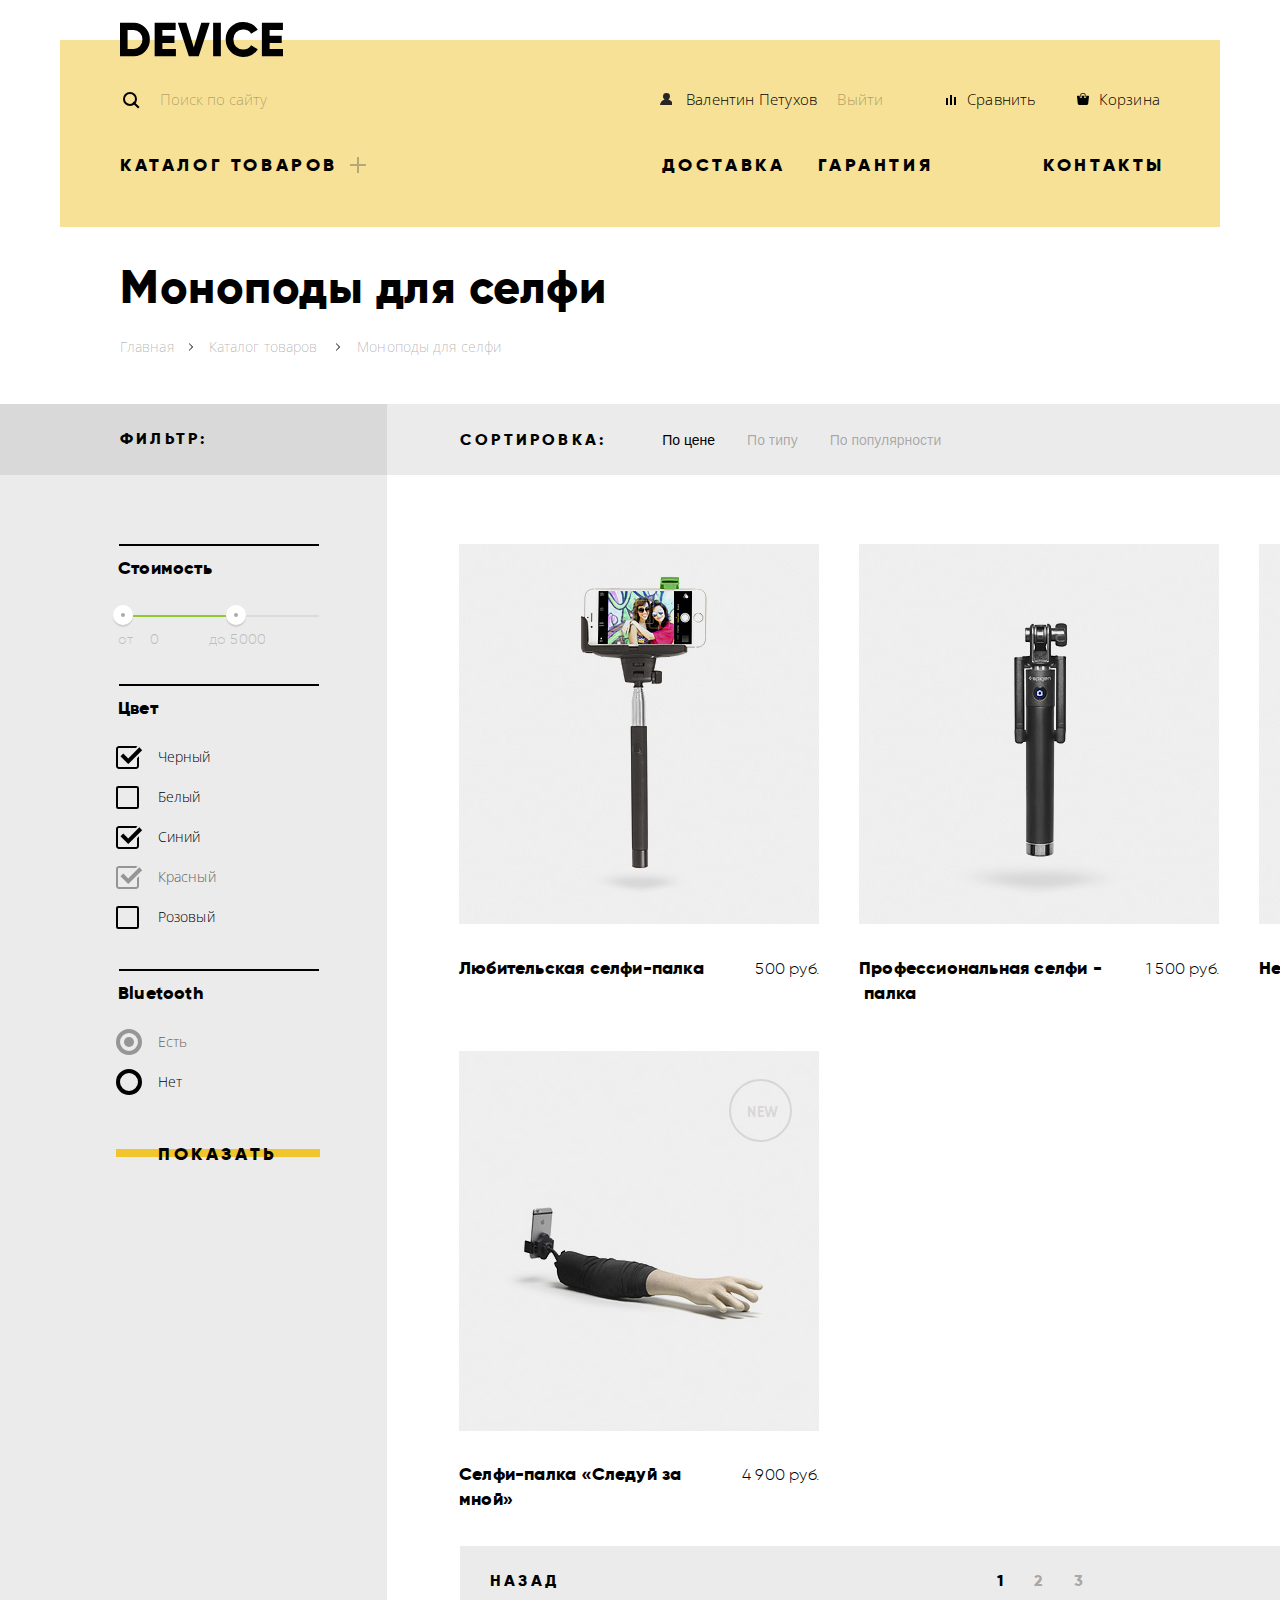
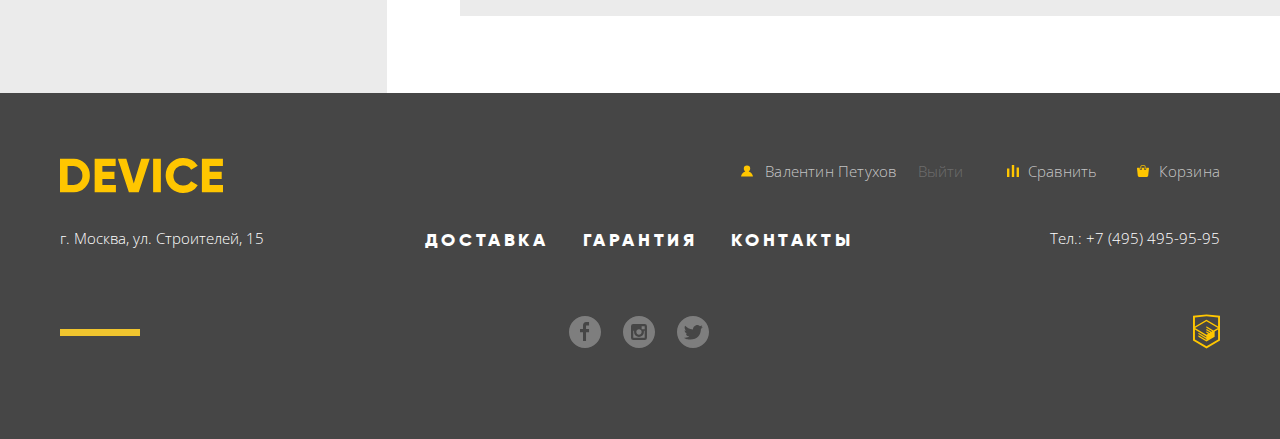
==== catalog.html @ 3289a143 "Внесение изменений в слайдеры и поведение переполнения" ====
<!DOCTYPE html>
<html lang="ru">
  <head>
    <meta charset="utf-8">
    <title>HTML Academy: каталог проекта Девайс</title>
    <link href="https://fonts.googleapis.com/css?family=Open+Sans:300,400&display=swap&subset=cyrillic" rel="stylesheet">
    <link href="css/normalize.css" rel="stylesheet">
    <link href="css/styles.css" rel="stylesheet">
  </head>

  <body>
    <!-- div-центровщик для удобства стилизации -->
    <div class="layout-container">
    <header class="main-header">
      <nav class="main-navigation">
        <!-- Логотип -->
        <a class="main-header-logo" href="index.html"><img src="img/device.svg" width="163" height="35" alt="Логотип интернет-магазина гаджетов «Девайс»"></a>

        <!-- div-оболочка для удобства стилизации -->
        <div class="navigation-container">

        <!-- Форма поиска -->
        <form class="search-form" action="https://echo.htmlacademy.ru" method="get">
          <label class="visually-hidden" for="search-site">Поиск по сайту</label>
          <input type="search" id="search-site" placeholder="Поиск по сайту">
          <button class="button-search" type="submit">Найти</button>
        </form>

        <!-- Пользовательская навигация -->
        <ul class="user-navigation-header">
          <li class="login-link-header">
              <a class="icon" href="#">Валентин Петухов</a>
              <a class="log-out" href="#">Выйти</a>
          </li>
          <li class="difference-header">
              <a class="icon" href="#">Сравнить</a>
          </li>
          <li class="purchases-header">
              <a class="icon" href="#">Корзина</a>
          </li>
        </ul>
      </div>

        <!-- Навигация по каталогу -->
        <ul class="site-navigation-header">
          <li class="drop-down-point">
            <a href="catalog.html">Каталог товаров</a>
            <ul class="nested-list">
              <li><a href="#">Виртуальная реальность</a></li>
              <li><a href="#">Моноподы для селфи</a></li>
              <li><a href="#">Экшн-камеры</a></li>
              <li><a href="#">Фитнес-браслеты</a></li>
              <li><a href="#">Умные часы</a></li>
              <li><a href="#">Квадрокоптеры</a></li>
            </ul>
        </li>
          <li><a href="#">Доставка</a></li>
          <li><a href="#">Гарантия</a></li>
          <li><a href="#">Контакты</a></li>
        </ul>
      </nav>
    </header>
  </div>

    <main class="container">

      <!-- div-центровщик для удобства стилизации -->
      <div class="layout-container">
        <h1 class="page-title">Моноподы для селфи</h1>
        <ul class="breadcrumbs">
          <li><a href="index.html">Главная</a></li>
          <li><a href="catalog.html">Каталог товаров</a></li>
          <li class="breadcrumbs-current">Моноподы для селфи</li>
        </ul>
      </div>

      <!-- div с градиентом для стилизации -->
      <div class="main-catalog">

        <!-- div-центровщик для удобства стилизации -->
        <div class="layout-container">

        <!-- div-оболочка для удобства стилизации -->
        <div class="filters-catalog-container">

          <!-- div-оболочка для удобства стилизации -->
          <div  class="filters-container">

          <!-- Фильтр по критериям товара -->
          <section class="filters">
            <h2 class="visually-hidden">Фильтр товаров</h2>
            <span class="filters-name">Фильтр:</span>

            <!-- Фильтр выбора стоимости -->
            <form action="https://echo.htmlacademy.ru" method=get>
            <fieldset class="cost">
              <legend>Стоимость</legend>
              <div class="range-filter">
                <div class="range-controls">
                  <div class="scale">
                  <div class="bar"></div>
                  <div class="toggle toggle-min"></div>
                  <div class="toggle toggle-max"></div>
                  </div>
                </div>
                <div class="price-controls">
                  <label for="cost-min">
                    <span class="visually-hidden">
                      Минимальная цена товара
                    </span>
                    от
                    <input type="number" name="price-min" id="cost-min" value="0" placeholder="0">
                  </label>

                  <label for="cost-max">
                    <span class="visually-hidden">
                      Максимальная цена товара
                    </span>
                    до
                    <input type="number" name="price-max" id="cost-max" value="5000" placeholder="5000">
                  </label>

                </div>
              </div>
            </fieldset>

            <!-- Фильтр выбора цвета -->
              <fieldset class="color">
                <legend>Цвет</legend>
                  <ul class="color-list">
                    <li class="filter-option">
                      <input class="filter-input filter-input-checkbox visually-hidden" type="checkbox" name="black" id="color-black" checked>
                      <label for="color-black">Черный</label>
                    </li>
                    <li class="filter-option">
                      <input class="filter-input filter-input-checkbox visually-hidden" type="checkbox" name="white" id="color-white">
                      <label for="color-white">Белый</label>
                    </li>
                    <li class="filter-option">
                      <input class="filter-input filter-input-checkbox visually-hidden" type="checkbox" name="blue" id="color-blue" checked>
                      <label for="color-blue">Синий</label>
                    </li>
                    <li class="filter-option">
                      <input class="filter-input filter-input-checkbox visually-hidden" type="checkbox" name="red" id="color-red" checked disabled>
                      <label for="color-red">Красный</label>
                    </li>
                    <li class="filter-option">
                      <input class="filter-input filter-input-checkbox visually-hidden" type="checkbox" name="pink" id="color-pink">
                      <label for="color-pink">Розовый</label>
                    </li>
                  </ul>
              </fieldset>

              <!-- Фильтр выбора Bluetooth -->
              <fieldset class="bluetooth">
                <legend>Bluetooth</legend>
                <ul class="bluetooth-list">
                  <li class="filter-option">
                    <input class="filter-input-radio visually-hidden" type="radio" name="bluetooth" value="yes" id="bluetooth-yes" checked disabled>
                    <label for="bluetooth-yes">Есть</label>
                  </li>
                  <li class="filter-option">
                    <input class="filter-input-radio visually-hidden" type="radio" name="bluetooth" value="no" id="bluetooth-no">
                    <label for="bluetooth-no">Нет</label>
                  </li>
                </ul>
              </fieldset>
            <button class="button filter-button" type="submit">Показать</button>
            </form>
          </section>
          </div>

          <!-- div-оболочка для удобства стилизации -->
          <div class="catalog-container">

              <!-- Сортировка товаров -->
              <section class="catalog-items">
                <div class="filter">
                  <h2 class="visually-hidden">Сортировка товара</h2>
                  <span class="sort-name">Сортировка:</span>
                  <ul class="sort-list">
                    <li class="sort-item sort-current"><a href="#">По цене</a></li>
                    <li class="sort-item"><a href="#">По типу</a></li>
                    <li class="sort-item"><a href="#">По популярности</a></li>
                  </ul>

                    <!-- Кнопки "вверх" и "вниз" -->
                    <div class="arrow-buttons">
                      <a class="arrow button-up" href="#">
                        <span class="visually-hidden">Сортировка по возрастанию</span>
                      </a>
                      <a class="arrow button-down active" href="#">
                        <span class="visually-hidden">Сортировка по убыванию</span>
                        </a>
                    </div>

            </div>

          <!-- Раздел каталога товаров -->
            <h2 class="visually-hidden">Каталог моноподов для селфи</h2>
            <ul class="catalog-list-item">

              <li class="catalog-item">
                <!-- div-оболочка для удобства стилизации -->
                <div class="item-container">
                  <h3>
                    <a href="catalog.item-1.html">
                      <span class="catalog-item-title">Любительская селфи-палка</span>
                    </a>
                  </h3>
                  <div class="actions">
                    <a class="button buy" href="#">В корзину</a>
                    <a class="liken" href="#">Добавить к сравнению</a>
                  </div>
                  <p class="catalog-item-price">
                    <a class="button-price" href="#">500 руб.</a>
                  </p>
                </div>

                <p class="catalog-item-image">
                  <img src="img/item-1.jpg" width="360" height="380" alt="Любительская селфи-палка">
                </p>
              </li>

              <li class="catalog-item">
                <!-- div-оболочка для удобства стилизации -->
                <div class="item-container">
                <h3>
                  <a href="catalog.item-2.html">
                    <span class="catalog-item-title">Профессиональная селфи&nbsp;-&nbsp;палка</span>
                  </a>
                </h3>
                <div class="actions">
                  <a class="button buy" href="#">В корзину</a>
                  <a class="liken" href="#">Добавить к сравнению</a>
                </div>
                <p class="catalog-item-price">
                  <a class="button-price" href="#">1 500 руб.</a>
                </p>
              </div>

                <p class="catalog-item-image">
                  <img src="img/item-2.jpg" width="360" height="380" alt="Профессиональная селфи-палка">
                </p>
              </li>

              <li class="catalog-item">
                <!-- div-оболочка для удобства стилизации -->
                <div class="item-container">
                <h3>
                  <a href="catalog.item-3.html">
                    <span class="catalog-item-title">Непотопляемая селфи-палка</span>
                  </a>
                </h3>
                <div class="actions">
                  <a class="button buy" href="#">В корзину</a>
                  <a class="liken" href="#">Добавить к сравнению</a>
                </div>
                <p class="catalog-item-price">
                  <a class="button-price" href="#">2 500 руб.</a>
                </p>
              </div>

                <p class="catalog-item-image">
                  <img src="img/item-3.jpg" width="360" height="380" alt="Непотопляемая селфи-палка">
                </p>
              </li>

              <li class="catalog-item">
                <!-- div-оболочка для удобства стилизации -->
                <div class="item-container">
                <h3>
                  <a href="catalog.item-4.html">
                    <span class="catalog-item-title">Селфи-палка «Следуй за мной»</span>
                  </a>
                </h3>
                <div class="actions">
                  <a class="button buy" href="#">В корзину</a>
                  <a class="liken" href="#">Добавить к сравнению</a>
                </div>
                <p class="catalog-item-price">
                  <a class="button-price" href="#">4 900 руб.</a>
                </p>
                </div>

                <p class="catalog-item-image">
                  <img src="img/item-4.jpg" width="360" height="380" alt="Селфи-палка «Следуй за мной»">
                </p>
              </li>
            </ul>

            <!-- Пагинация -->
            <div class="pagination">
              <ul class="pagination-list">
                <li class="pagination-item"><a href="#">Назад</a></li>
                <li class="pagination-item active"><a href="">1</a></li>
                <li class="pagination-item"><a href="#">2</a></li>
                <li class="pagination-item"><a href="#">3</a></li>
                <li class="pagination-item"><a href="#">Вперед</a></li>
              </ul>
            </div>
            </section>
          </div>
        </div>

      </div>

    </div>
    </main>

    <footer class="main-footer">
      <!-- div-центровщик для удобства стилизации -->
      <div class="layout-container ">

      <!-- div-оболочка для удобства стилизации -->
      <div class="logo-user-navigation footer-catalog-navigation">

      <!-- Логотип -->
      <a class="main-footer-logo" href="index.html">
        <svg xmlns="http://www.w3.org/2000/svg" width="163" height="35" viewBox="0 0 163 35" fill="#ffc600">
    <defs>
        <style>
            .cls-1{fill-rule:evenodd}
        </style>
    </defs>
    <path id="_-e-logo" d="M-.151.702v33.6h13.532a15.72 15.72 0 0 0 11.72-4.824 16.458 16.458 0 0 0 4.712-11.976 16.458 16.458 0 0 0-4.712-11.976A15.723 15.723 0 0 0 13.381.702H-.151zM7.582 26.91V8.091h5.8a8.646 8.646 0 0 1 6.5 2.568 9.407 9.407 0 0 1 2.489 6.84 9.406 9.406 0 0 1-2.489 6.84 8.642 8.642 0 0 1-6.5 2.568h-5.8zm34.8-5.952h12.082v-7.3H42.378V8.091h13.291V.702H34.645v33.6H55.91V26.91H42.378v-5.952zm36.343 13.344L89.744.702h-8.458l-7.491 24.72L66.304.702h-8.457l11.019 33.6h9.859zm14.4 0h7.733V.702h-7.733v33.6zm38.615-1.416a15.506 15.506 0 0 0 6.041-5.688l-6.67-3.84a7.482 7.482 0 0 1-3.165 3.024 9.87 9.87 0 0 1-4.664 1.1 9.595 9.595 0 0 1-7.177-2.736 9.909 9.909 0 0 1-2.682-7.248 9.909 9.909 0 0 1 2.682-7.248 9.595 9.595 0 0 1 7.177-2.736 9.897 9.897 0 0 1 4.639 1.08 7.592 7.592 0 0 1 3.19 3.048l6.67-3.84a15.873 15.873 0 0 0-6.09-5.688 17.42 17.42 0 0 0-8.409-2.088c-9.779-.272-17.797 7.691-17.591 17.472-.208 9.781 7.809 17.747 17.588 17.476a17.52 17.52 0 0 0 8.458-2.088zm17.881-11.928h12.082v-7.3h-12.085V8.091h13.29V.702h-21.023v33.6h21.265V26.91h-13.532v-5.952z" class="cls-1" data-name="-e-logo"/>
</svg>
      </a>

        <!-- Пользовательская навигация -->
        <ul class="user-navigation-footer footer-catalog">
          <li class="login-link-footer">
            <p>
              <a class="icon" href="#">
                <svg class="user-navigation-svg login-svg" xmlns="http://www.w3.org/2000/svg" width="12" height="12" viewBox="0 0 13 12" fill="#ffc600">
              <path fill="#ffc600" d="M.032 12h12.937c-.163-2.643-2.074-4.837-4.671-5.543a3.47 3.47 0 0 0 1.687-2.972 3.485 3.485 0 0 0-6.97 0c0 1.264.68 2.361 1.688 2.972C2.106 7.163.194 9.357.032 12z"/>
                </svg>
                Валентин Петухов
              </a>
              <a class="log-out" href="#">Выйти</a>
            </p>
          </li>
          <li class="difference-footer">
            <p>
              <a class="icon" href="#">
                <svg class="user-navigation-svg" xmlns="http://www.w3.org/2000/svg" width="12" height="12" viewBox="0 0 10 10" fill="#ffc600">
              <path d="M8 2h1.984v8H8zM0 3h1.984v7H0zM4 0h2v10H4z"/>
                </svg>
                Сравнить
              </a>
            </p>
          </li>
          <li class="purchases-footer">
            <p>
              <a class="icon" href="#">
                <svg class="user-navigation-svg" xmlns="http://www.w3.org/2000/svg" width="12" height="12" viewBox="0 0 12 12" fill="#ffc600">
                <path d="M11.864 3.017a.429.429 0 0 0-.327-.154H9.225V4.09c0 .563-.484 1.022-1.08 1.022-.594 0-1.078-.458-1.078-1.022V2.863H4.909V4.09c0 .563-.485 1.022-1.08 1.022-.595 0-1.078-.458-1.078-1.022V2.863H.438a.43.43 0 0 0-.327.154.472.472 0 0 0-.108.358l.776 7.134c.015.806.642 1.455 1.411 1.455h7.595c.77 0 1.396-.649 1.411-1.455l.776-7.134a.476.476 0 0 0-.108-.358z"/>
                <path d="M3.829 4.499c.239 0 .433-.184.433-.409V1.84c0-.632.672-1.022 1.295-1.022h1.079c.655 0 1.078.401 1.078 1.022v2.25c0 .225.194.409.431.409.239 0 .433-.184.433-.409V1.84C8.577.773 7.761 0 6.636 0H5.557c-1.19 0-2.159.826-2.159 1.84v2.25c0 .225.194.409.431.409z"/>
                </svg>
                Корзина
              </a>
            </p>
          </li>
        </ul>
      </div>

      <!-- div-оболочка для удобства стилизации -->
      <div class="address-site-navigation-call">
        <!-- Адрес организации -->
        <address class="address">
          г. Москва, ул. Строителей, 15
        </address>

        <!-- Навигация по каталогу -->
        <ul class="site-navigation-footer">
          <li><a href="#">Доставка</a></li>
          <li><a href="#">Гарантия</a></li>
          <li><a href="#">Контакты</a></li>
        </ul>

        <!-- Телефон организации -->
        <p class="call">
          <a href="tel:+74954959595">Тел.: +7 (495) 495-95-95</a>
        </p>
        </div>

        <!-- div-оболочка для удобства стилизации -->
        <div class="social-copyright">
        <!-- Социальные сети -->
        <div class="footer-social">
          <ul class="footer-social-list">
            <li><a class="social-button" href="#"><img src="img/fb.svg" width="32" height="32" alt="Facebook"></a></li>
            <li><a class="social-button" href="#"><img src="img/inst.svg" width="32" height="32" alt="Instagram"></a></li>
            <li><a class="social-button" href="#"><img src="img/tw.svg" width="32" height="32" alt="Twitter"></a></li>
          </ul>
        </div>

        <!-- Ссылка на HTML Academy -->
        <a href="https://htmlacademy.ru/intensive/htmlcss">
        <svg xmlns="http://www.w3.org/2000/svg" width="27" height="35" viewBox="0 0 26.943 34.09" fill="#ffc600">
          <path d="M13.62.017L13.472 0 0 1.412v24.661l13.473 8.017 13.43-7.99.042-.025V1.412L13.62.017zm11.399 12.11L13.495 5.334l-.001-.104-.087.05-.088-.056v.109L1.925 12.118V3.147l11.548-1.212L25.02 3.147v8.98zm-11.614-5.34L24.923 13.5l-4.479 2.64-7.093-4.221-.014 1.415 5.904 3.513-.86.507-5.03-2.992-.014 1.415 3.827 2.275-.782.523-3.031-1.787-.014 1.413 1.853 1.091-1.8 1.081-11.356-6.751 11.371-6.835zm-11.48 8.34l11.411 6.791.016 1.044-7.942-4.728-.015 1.416 7.979 4.795.018 1.076-7.973-4.74-.013 1.414 8.021 4.822.046.025 8.143-4.872-.011-5.177 3.415-2.036v10.021L13.472 31.85 1.925 24.979v-9.852z"/>
        </svg>
        </a>
        </div>

        </div>
        </footer>

  </body>

</html>
---- css/styles.css ----
/* Подключение нестандартных шрифтов */
@font-face {
  font-family: 'Gilroy';
  font-weight: 800;
  font-style: normal;
  src: local('Gilroy'),
       url('../fonts/gilroyextrabold.woff2') format('woff2'),
       url('../fonts/gilroyextrabold.woff') format('woff');
}

@font-face {
  font-family: 'Gilroy';
  font-weigh
  t: 300;
  font-style: normal;
  src: local('Gilroy'),
       url('../fonts/gilroylight.woff2') format('woff2'),
       url('../fonts/gilroylight.woff') format('woff');
}

/* Сеточная стилизация шапки сайта */
.layout-container {
  position: relative;

  margin: 0 auto;
  padding: 0 20px;

  width: 1160px;
}

/* Стилизация градиента */
.main-catalog {
  position: relative;
}

.main-catalog:before {
  content: '';

  display: block;
  position: absolute;
  top: 0px;
  left: 0;
  z-index: -1;

  height: 100%;
  width: 36.7%;

  background-image: linear-gradient(to bottom, #d9d9d9 0%, #d9d9d9 71px, #ebebeb 71px, #ebebeb 100%);
}

.main-catalog:after {
  content: '';

  display: block;
  position: absolute;
  top: 0px;
  left: 36.7%;
  z-index: -1;

  height: 71px;
  width: 63.3%;

  background: #ebebeb;
}

.main-header {
  margin-top: 40px;

  background-color: rgba(94%, 77%, 18%, 0.5);
}

.main-navigation {
  position: relative;

  padding-top: 36px;
  padding-left: 60px;
  padding-right: 55px;
}

/* Сеточная стилизация логотипа */
.main-header-logo {
  position: absolute;
  top: -18px;

  width: 163px;
  height: 35px;
}

.navigation-container {
  display: flex;
  justify-content: space-between;
  align-items: baseline;
}

/* Сеточная стилизация формы поиска */
.search-form {
  position: relative;

  display: flex;
  justify-content: space-between;

  margin-right: 76px;
  margin-bottom: 31px;

  width: 440px;
}

.search-form::before {
  position: absolute;
  top: 16px;
  left: 3px;

  content: "";

  width: 10px;
  height: 10px;
  border: 2px solid #000000;

  border-radius: 50%;
}

.search-form::after {
  position: absolute;
  top: 28px;
  left: 12px;

  content: "";

  width: 8px;
  height: 2px;
  background-color: #000000;

  transform: rotate(45deg);
}

.search-form input[type="search"] {
  display: inline-block;
  vertical-align: baseline;

  padding: 6px 0 4px 40px;

  width: 355px;
}

.search-form:focus-within .button-search {
visibility: visible;
}

/* Сеточная стилизация пользовательской навигации */
.user-navigation-header {
  display: flex;
  justify-content: flex-end;

  width: 600px;

  margin: 0;
  padding: 0;
  padding-right: 5px;

  list-style: none;
}

.login-link-header,
.difference-header,
.purchases-header {
  position: relative;
  padding-left: 50px;
}

.login-link-header .log-out {
  padding-left: 16px;
}

.login-link-header::before {
  content: "";

  position: absolute;
  top: 9px;
  left: 24px;

  width: 12px;
  height: 12px;

  background-image: url("../img/user.svg");
  background-repeat: no-repeat;
  background-position: 0 0;
}

.difference-header::before {
  content: "";

  position: absolute;
  top: 11px;
  left: 29px;

  width: 12px;
  height: 12px;

  background-image: url("../img/compare.svg");
  background-repeat: no-repeat;
  background-position: 0 0;
}

.purchases-header::before {
  content: "";

  position: absolute;
  top: 9px;
  left: 28px;

  width: 12px;
  height: 12px;

  background-image: url("../img/cart.svg");
  background-repeat: no-repeat;
  background-position: 0 0;
}

.difference-header {
  padding-right: 12px;
}

.login-link-header {
  margin-right: auto;
}

/* Сеточная стилизация навигации по каталогу */
.site-navigation-header {
  display: flex;
  justify-content: flex-end;

  margin: 0;
  padding: 0;
  padding-bottom: 50px;

  list-style: none;
}

.drop-down-list {
  padding-bottom: 163px;
}

.site-navigation-header > li:first-child:hover .nested-list {
  display: flex;
}

.site-navigation-header > li {
  position: relative;
}

.site-navigation-header > li:nth-child(1) {
  margin-right: auto;
}

.site-navigation-header > li:nth-child(3) {
  margin-left: 33px;
}

.site-navigation-header > li:nth-child(4) {
  margin-left: 110px;
}

.drop-down-point {
  position: relative;

  display: inline-block;
  vertical-align: baseline;

  padding-right: 30px;
}

.drop-down-point::before {
  position: absolute;
  top: 11px;
  left: 230px;

  content: "";

  width: 16px;
  height: 2px;

  background-color: #b8a974;

  cursor: pointer;
}

.drop-down-point::after {
  position: absolute;
  top: 11px;
  left: 230px;

  content: "";

  width: 16px;
  height: 2px;

  background-color: #b8a974;
  transform: rotate(90deg);

  cursor: pointer;
}

/* Сеточная стилизация вложенного списка навигации каталога товаров*/
.nested-list {
  position: absolute;
  z-index: 6;

  display: none;
  flex-direction: column;
  align-items: flex-start;
  align-content: flex-start;
  flex-wrap: wrap;

  height: 110px;
  width: 1160px;

  margin: 0;
  padding-top: 20px;
  margin-left: -60px;
  padding: 0;
  padding-bottom: 53px;
}

.nested-list a {
  display: block;
}

.nested-list li {
  margin-left: 60px;

  width: 200px;
}

.nested-list li:nth-child(1),
.nested-list li:nth-child(2),
.nested-list li:nth-child(3) {
  margin-right: -21px;
}

.nested-list li:nth-child(4),
.nested-list li:nth-child(5) {
  margin-right: -60px;
}

.nested-list li:nth-child(6)  {
  height: 100px;
}

/* Сеточная стилизация первого слайдера главной страницы*/
.slider-special-offer {
  position: relative;
}

.slider-item {
  display: none;

  height: 486px;
  width: 1160px;

  position: relative;
  top: -110px;
}


.slider-item.slide-1-monopod {
  display: flex;
}

.slide-1-monopod img {
  order: -1;

  padding-left: 90px;
  padding-right: 125px;
}

.slide-2-fitness-bracelet img {
  order: -1;

  padding-left: 90px;
  padding-right: 139px;
}

.slide-3-quadcopter img {
  position: relative;
  top: 63px;
  order: -1;

  width: 526px;
  height: 334px;
  padding-left: 14px;
  padding-right: 42px;
}

.monopod-container {
  padding-right: 75px;
}

.monopod-container .button {
  margin-left: 1px;
}

.name-offer {
  position: relative;
  top: 30px;
  z-index: 1;

  margin-bottom: 50px;
}

.slide-2-fitness-bracelet .name-offer {
  top: 20px;

  margin-bottom: 39px;
}

.name-offer::before {
  position: absolute;
  top: -41px;

  content: "";

  width: 100px;
  height: 7px;

  background-color: #ffffff;
}

.name-offer::after {
  position: absolute;
  top: -92px;
  left: 330px;
  z-index: -1;

  content: "01";

  font-family: 'Gilroy', Arial, sans-serif;
  font-size: 179px;
  line-height: 179px;
  letter-spacing: 1.8px;
  font-weight: 800;
  color: #ffffff;
}

.slide-1-monopod .name-offer::after {
  content: "01";
}

.slide-2-fitness-bracelet .name-offer::after {
  content: "02";
}

.slide-3-quadcopter .name-offer::after {
  content: "03";
}

.name-offer + p {
  margin-bottom: 51px;
}

.slider-slides {
  position: relative;
}

.controls-button {
  position: absolute;
  z-index: 1;
  top: 210px;
  right: 75px;

  display: flex;
  align-items: baseline;
  justify-content: space-between;
}

.label-controls label {
  position: relative;

  display: inline-block;
  vertical-align: baseline;

  margin: 0 10px;
  width: 10px;
  height: 10px;
  border-radius: 50%;
  border: 1px solid #000000;
  cursor: pointer;
}

.label-controls label:first-child::after {

  position: absolute;
  top: 2px;
  left: 2px;

  content: "";

  width: 4px;
  height: 4px;

  border-radius: 50%;
  border: 1px solid #000000;
  cursor: pointer;
}

.label-controls label:nth-child(2) {
  left: -4px;
}


.label-controls label:last-child {
  left: -6px;
  margin-right: 0;
}

.table-container {
  margin: 0;
  margin-top: 55px;
  padding: 0;

  border-collapse: collapse;
}

.table-container td {
  padding-right: 76px;
}

.table-container td:last-child {
  padding-top: 5px;
  padding-right: 0;
}

.fitness-bracelet-container .table-container {
  margin-top: 53px;
}

.fitness-bracelet-container {
  padding-right: 130px;
}

.quadcopter-container {
  padding-right: 30px;
}

.quadcopter-container .table-container td:first-child {
  padding-right: 45px;
}

.quadcopter-container .table-container td:last-child {
  padding-top: 2px;
}

.quadcopter-container .identification td {
  padding-top: 5px;
}

.quadcopter-container .identification td:last-child {
  padding-top: 7px;
}

/* Сеточная стилизация блока каталога товаров */
.catalog {
  position: relative;
  top: -5px;
}

.catalog-list {
  display: flex;
  flex-wrap: wrap;

  margin: 0;
  margin-bottom: 120px;
  padding: 0;
}

.catalog-list li {
  margin-right: 40px;
  margin-bottom: 80px;
}

.catalog-list li:nth-child(6n) {
  margin-right: 0;
}

.catalog-list a {
  display: flex;
  flex-wrap: wrap;

  width: 160px;

  margin-bottom: -43px;
}

.catalog-list h3 {
  order: 1;
}

.catalog-list-image {
  display: inline-flex;
  justify-content: center;
  align-items: center;

  margin-bottom: 15px;

  width: 160px;
  height: 160px;

  background-color: rgba(94%, 77%, 18%, 0.5);
}

.catalog-list-image-monopod {
  align-items: flex-end;
}

.catalog-list-image:hover {
  background-color: #f0c52e;
}

.catalog-list-image:active {
  background-color: #f0c52e;
}

.catalog-list-image:active img {
  opacity: 0.3;
}

.catalog-list li:active h3 {
  opacity: 0.3;
}

/* Сеточная стилизация cлайдера предоставляемых услуг */
.slider-service-container {
  background-color: #e5e5e5;
}

.slider-service {
  display: flex;
  align-items: flex-start;

  padding-bottom: 43px;
  margin-bottom: 93px;
}

/* Сеточная стилизация кнопок */
.slider-buttons {
  position: relative;
  top: -19px;

  width: 284px;

  margin-right: 117px;
}

.slider-buttons::after {
  position: absolute;
  top: -80px;
  left: 277px;

  content: "";

  width: 7px;
  height: 319px;
  background-color: #000000;
}

.slider-buttons .button {
  display: block;

  padding: 8px 20px;
  margin-bottom: 24px;
}

.slider-buttons .button-warranty {
  padding-left: 25px;
  padding-right: 21px;
}

.slider-buttons .button-credit {
  padding-left: 38px;
  padding-right: 36px;
}

.button-delivery:active {
  padding-right: 133px;
}

.button-warranty:active {
  padding-right: 138px;
}

.button-credit:active {
  padding-right: 152px;
}

/* Сеточная стилизация содержимого слайдера */
.slider-list {
  width: 700px;

  margin: 0;
  padding: 0;
}

.slider-list .service-1,
.slider-list .service-2,
.slider-list .service-3 {
  position: relative;
  top: -73px;

  margin: 0;
  padding: 0;
}

.slide-service-item {
  position: relative;

  display: none;
}

.slide-service-item.slide-service-1 {
  display: flex;
}

.service-1,
.service-2,
.service-3 {
  margin: 0;
  padding: 0;
}

.slide-service-1 p {
  position: relative;
  top: -16px;

  margin-left: -1px;
  padding-right: 250px;
}

.slide-service-2 p {
  position: relative;
  top: -16px;

  margin-left: -1px;
  padding-right: 250px;
}

.slide-service-3 p {
  position: relative;
  top: -16px;

  margin-left: -1px;
  padding-right: 270px;
}

.slide-service-1 img {
  position: absolute;
  top: -14px;
  right: 8px;
}

.slide-service-2 img {
  position: absolute;
  top: -39px;
  right: -12px;
}

.slide-service-3 img {
  position: absolute;
  top: -39px;
  right: 11px;
}

/* Сеточная стилизация блока "Логотипы" */
.logotypes {
  margin-bottom: 100px;
}

.logotypes-list {
  display: flex;
  justify-content: space-between;

  margin: 0;
  padding: 0;
}

/* Сеточная стилизация блоков "О нас" и "Контакты" */
.about-us_contacts {
  display: flex;
  justify-content: space-between;

  margin-bottom: 90px;
}

.about-us_contacts h2 {
  position: relative;

  margin-left: -1px;
  margin-bottom: 43px;
}

.about-us_contacts h2::before {
  position: absolute;
  top: -52px;

  content: "";

  width: 80px;
  height: 7px;

  background-color: #000000;
}

.about-us {
  display: relative;

  width: 480px;
}

.contacts {
  display: relative;

  width: 560px;
}

.about-us p {
  padding-right: 20px;
  padding-bottom: 15px;
}

.about-us .second-paragraph {
  padding-right: 0;
  margin-bottom: 51px;
}

.about-us .button {
  padding-left: 22px;
  padding-right: 20px;
}

.contacts .button {
  padding-right: 36px;
}

.carrier-companies {
  margin: 0;
  margin-bottom: 62px;
  padding: 0;
  padding-left: 35px;
}

.contacts p {
  margin-bottom: 40px;
}

.contacts .map {
  padding-bottom: 27px;
}

/* Сеточная стилизация заголовка страницы каталога */
.page-title {
  padding-left: 60px;
  padding-top: 5px;

  margin-bottom: 24px;
}

/* Сеточная стилизация "хлебных крошек" страницы каталога */
.breadcrumbs {
  display: flex;

  margin: 0;
  padding: 0;
  padding-left: 60px;
  margin-bottom: 45px;
}

.breadcrumbs li {
  position: relative;

  padding-right: 35px;
}

.breadcrumbs li:last-child {
  padding-right: 0;
  padding-left: 5px;
}

.breadcrumbs a:hover {
  color: rgba(0, 0, 0, 0.6);
}

.breadcrumbs a:active {
  color: rgba(0, 0, 0, 0.1);
}

.breadcrumbs a::before {
  position: absolute;
  top: 7px;
  right: 16px;
  z-index: 2;

  width: 10px;
  height: 10px;

  content: "";

  background-color: #ffffff;
}

.breadcrumbs li:first-child a::before {
  right: 20px;
}

.breadcrumbs a::after {
  position: absolute;
  top: 0;
  right: 4px;
  z-index: 1;

  content: "";

  width: 24px;
  height: 24px;

  background-color: #ffffff;
  box-shadow: 1px 1px 0 4px #000000;
  border-radius: 50px 0 0 0;
  transform: rotate(-45deg) scale(0.17);
}

.breadcrumbs li:first-child a::after {
  right: 8px;
}


/* Общая сеточная стилизация фильтров страницы каталога */
.filters {
  width: 201px;
}

.filters legend {
  position: relative;

  margin-bottom: 35px;
}

.filters legend::before {
  position: absolute;
  top: -12px;
  left: 1px;

  content: "";
  width: 200px;
  height: 2px;
  background-color: #000000;
}

.filters ul {
  margin: 0;
  padding: 0;
}

.filters fieldset {
  margin: 0;
  margin-left: -2px;
  margin-bottom: 40px;
  padding: 0;

  border: none;
}

.filters .color {
  margin-bottom: 44px;
}

.filters .bluetooth {
  margin-bottom: 30px;
}

.filter-button {
  position: relative;
  left: -4px;
}

.color .color-list {
  margin: 0;
  padding: 0;
}

.filter-option {
  padding-left: 39px;
}

.filter-option label {
  position: relative;
  left: 1px;

  display: block;

  cursor: pointer;
  user-select: none;
}

.filter-input-checkbox + label::before {
  position: absolute;
  top: 9px;
  left: -42px;

  content: "";

  width: 19px;
  height: 19px;

  border: 2px solid #000000;
  border-radius: 10%;
}

.filter-input-checkbox:checked + label::after {
  position: absolute;
  top: 9px;
  left: -42px;

  content: "";

  width: 30px;
  height: 30px;

  background-image: url("../img/checkbox-on.svg");
  background-repeat: no-repeat;
  background-position: 0 0;
}

.filter-input-checkbox:checked.filter-input-checkbox + label::before {
  visibility: hidden;
}

.filter-input-checkbox + label::before {
  opacity: 1;
}

.filter-input-checkbox:hover + label::before {
  opacity: 0.6;
}

.filter-input-checkbox:active + label::before,
.filter-input-checkbox:checked + label::after {
  opacity: 1;
}

.filter-input-checkbox:checked:hover + label::after {
  opacity: 0.6;
}

.filter-input-checkbox:disabled + label::before,
.filter-input-checkbox:checked:disabled + label::after,
.filter-input-checkbox:disabled + label {
  opacity: 0.6;
}

.filter-input-radio + label::before {
  content: "";

  position: absolute;
  left: -42px;
  top: 7px;

  width: 18px;
  height: 18px;

  border: 4px solid #000000;
  border-radius: 50%;
}

.filter-input-radio:checked + label::after {
  content: "";

  position: absolute;
  top: 15px;
  left: -34px;

  width: 10px;
  height: 10px;

  background-color: #000000;
  border-radius: 50%;
}

.filter-input-radio:hover + label::before {
  opacity: 0.6;
}

.filter-input-radio:active + label::before {
  opacity: 1;
}

.filter-input-radio:checked:hover + label::after {
  opacity: 0.6;
}

.filter-input-radio:disabled + label::before,
.filter-input-radio:checked:disabled + label::after,
.filter-input-radio:disabled + label {
  opacity: 0.6;
}

/* Сеточная стилизация фильтра по критериям товара страницы каталога */
.filters-name {
  display: block;

  margin: 0;
  margin-bottom: 82px;
  padding: 23px 0;
}

/* Сеточная стилизация фильтра выбора стоимости страницы каталога */
.range-controls {
  position: relative;

  margin-bottom: 10px;

  background-color: #ebebeb;
}

.range-controls .scale {
  width: 196px;
  height: 2px;

  padding-left: 5px;

  background: #dbdbdb;
}

.range-controls .bar {
  width: 55%;
  height: 2px;

  background: #91c92f;
}

.range-controls .toggle {
  position: absolute;
  top: -10px;
  left: 0;

  width: 4px;
  height: 4px;
  padding: 0;

  border: 8px solid #ffffff;
  border-radius: 50%;
  background-color: #ababab;
  box-shadow: 0 2px 1px 0 #cfcfcf;

  cursor: pointer;
}

.toggle:active {
  border: 9px solid #ffffff;
}

.range-controls .toggle-min {
  left: -5px;
}

.range-controls .toggle-max {
  left: 108px;
}

.price-controls {
  font-size: 0;
}

.price-controls label {
  display: inline-block;
  vertical-align: baseline;

  font-size: 14px;
  line-height: 24px;
  letter-spacing: normal;
  color: rgba(0, 0, 0, 0.2);

  width: 45%;
}

.price-controls input {
  width: 50px;
  margin: 0;
  padding: 0;

  border: none;
  background: #f1f1f1;
}

.color legend,
.bluetooth legend {
  margin-bottom: 17px;
}

/* Сеточная стилизация сортировки товаров страницы каталога */
.catalog-container {
  Background-color: #ffffff;
}

.filter {
  display: flex;
  flex-wrap: wrap;
  align-items: baseline;

  padding: 0;
  padding-top: 23px;
  padding-bottom: 23px;

  background-color: #ebebeb;
}

.sort-name {
  margin-left: 73px;
  margin-right: 56px;
}

.sort-list {
  display: flex;
  flex-wrap: wrap;
  align-items: baseline;

  margin: 0;
  padding: 0;
}

.sort-list li {
  margin-right: 32px;
}

.sort-item a {
  color: rgba(0, 0, 0, 0.3);
}

.sort-item a:hover {
  color: rgba(0, 0, 0, 0.6);
}

.sort-item a:active {
  color: #000000;
}

.arrow-buttons {
  margin-left: auto;
}

.arrow {
  display: inline-block;
  vertical-align: baseline;
}

.button-down {
  margin-left: 15px;
}

/* Сеточная стилизация фильтра и каталога товаров страницы каталога */
.filters-catalog-container {
  display: flex;
}

.filters-container {
  padding-left: 60px;
  padding-right: 67px;

  width: 200px;
  background-color: #ebebeb;
  background-image: linear-gradient(to bottom, #d9d9d9 0%, #d9d9d9 71px, #ebebeb 71px, #ebebeb 100%);
}

.catalog-list-item {
  display: flex;
  justify-content: space-between;
  flex-wrap: wrap;

  width: 1160px;

  margin: 0;
  padding: 0;
  padding-left: 72px;
  padding-top: 51px;
  margin-bottom: 7px;

  list-style: none;

  background-color: #ffffff;
}

.catalog-item {
  display: flex;
  flex-direction: column;
  flex-wrap: wrap;

  margin-bottom: -8px;
}

.catalog-item .catalog-item-image:last-child {
  position: relative;
}

.catalog-item:last-child .catalog-item-image::before {
  position: absolute;
  top: 50px;
  right: 40px;

  content: "new";

  font-family: 'Gilroy', Arial, sans-serif;
  font-size: 14px;
  line-height: 24px;
  letter-spacing: 0.7px;
  font-weight: 800;
  color: rgba(0, 0, 0, 0.1);
  text-align: center;
  text-transform: uppercase;

  background-color: transparent;
}

.catalog-item:last-child .catalog-item-image::after {
  position: absolute;
  top: 28px;
  right: 27px;

  content: "";

  width: 59px;
  height: 59px;
  border: 2px solid rgba(0, 0, 0, 0.1);
  border-radius: 50%;
  background-color: transparent;
}

.item-container {
  position: relative;
  top: -15px;

  display: flex;
  flex-wrap: wrap;
  justify-content: space-between;
  align-items: baseline;
}

.item-container h3 {
  width: 260px;
}

.item-container .actions {
  display: none;

  position: absolute;
  top: -390px;
  z-index: 8;

  width: 360px;
  height: 379px;

  background-color: rgba(238, 238, 238, 0.7);
}

.catalog-item:hover .actions {
  display: block;
}

.actions .buy,
.actions .liken {
  position: relative;
  top: 168px;
  z-index: 8;

  display: block;

  width: 200px;

  margin: 0 auto;
}

.actions .button {
  padding: 9px 0;
  margin-bottom: 10px;
}

.catalog-item .catalog-item-image {
  order: -1;
}

/* Сеточная стилизация пагинации страницы каталога */
.pagination-list {
  display: flex;
  justify-content: center;
  align-items: baseline;
  flex-wrap: wrap;

  margin: 0;
  margin-left: 73px;
  margin-bottom: 77px;
  padding: 0;

  background-color: #ebebeb;
}

.pagination-item a {
  display: block;
  padding: 23px 14px;
}

.pagination-item:first-child a,
.pagination-item:last-child a {
  padding-left: 30px;
  padding-right: 30px;
}

.pagination-item:nth-child(2) {
  padding-left: 10px;
}

.pagination-item:first-child {
  margin-right: auto;
}

.pagination-item:last-child {
  margin-left: auto;
}

/* Сеточная стилизация подвала сайта */
.main-footer {
  display: flex;
  flex-direction: column;

  padding: 0 20px;
  min-width: 1160px;

  background-color: #464646;
}

/* Сеточная стилизация логотипа подвала сайта */
.logo-user-navigation {
  position: relative;

  display: flex;
  align-items: baseline;

  margin-bottom: 35px;
}

.footer-catalog-navigation {
  margin-bottom: 16px;
}

.main-footer-logo {
  position: relative;
  top: 16px;

  margin-right: auto;
}

.main-footer-logo svg:hover {
  opacity: 0.6;
}

.main-footer-logo svg:active {
  opacity: 0.3;
}

/* Сеточная стилизация пользовательской навигации подвала сайта */
.user-navigation-footer {
  display: flex;
  justify-content: flex-end;

  margin: 0;
  margin-top: 60px;
  padding: 0;

  list-style: none;
}

.footer-catalog {
  margin-top: 42px;
}

.user-navigation-footer li {
  margin-left: 40px;
}

.difference-footer {
  padding-left: 3px;
}

.user-navigation-svg {
  padding-right: 5px;
}

.login-svg {
  padding-right: 8px;
}

.footer-catalog .log-out {
  margin-left: 17px;
}

/* Сеточная стилизация адреса, навигации по каталогу и телефона подвала сайта */
.address-site-navigation-call {
  position: relative;

  display: flex;
  align-items: baseline;

  margin-bottom: 20px;
}

.address-site-navigation-call::before {
  position: absolute;
  top: 106px;

  width: 80px;
  height: 7px;

  content: "";

  background-color: #f0c52e;
}

.call {
  margin: 0;
  padding: 0;
}

.site-navigation-footer {
  position: relative;
  top: 2px;
  left: -16px;

  display: flex;
  flex-wrap: wrap;

  margin: 0 auto;
  padding: 0;
}

.site-navigation-footer li {
  padding-right: 34px;
}

.site-navigation-footer li:first-child {
  margin-left: 30px;
}

/* Сеточная стилизация социальных сетей и ссылки на HTML Academy подвала сайта */
.social-copyright {
  position: relative;
  top: -19px;

  display: flex;
  justify-content: center;

  padding-top: 60px;
  padding-bottom: 65px;
}

.footer-social {
  margin: 0 auto;
}

.footer-social-list {
  position: relative;
  top: 2px;
  left: 15px;

  display: flex;

  margin: 0;
  padding: 0;
}

.footer-social-list li {
  padding-right: 22px;
}

.footer-social-list li:first-child {
  margin-left: 17px;
}

/* Сеточная стилизация модального окна обратной связи */
.modal {
  display: none;

  position: fixed;

  top: 50%;
  left: 50%;
  transform: translate(-50%, -50%);
  z-index: 10;

  color: #000000;

  background-color: #ffffff;
  box-shadow: 0 10px 20px rgba(0, 0, 0, 0.2) ;
}

.modal-visible {
  display: block;
}

.modal-write-us {
  width: 760px;

  padding: 56px 100px;
  margin: 0;
}

.container-name-email {
  display: flex;
  justify-content: space-between;

  width: 760px;

  margin-bottom: ;
}

.container-name-email label,
.message label {
  margin-top: 19px;
  margin-bottom: 7px;
}

.user-name,
.email {
  display: flex;
  flex-direction: column;

  width: 360px;
}

.message {
  display: flex;
  flex-direction: column;

  margin: 0;
}

.message label {
  margin-top: 15px;
}

.modal-write-us .button {
  margin-top: 38px;
  margin-bottom: 18px;
  padding-left: 35px;
  padding-right: 33px;
}

.modal-write-us input[type="text"],
.modal-write-us input[type="email"],
.modal-write-us textarea {
  font: inherit;

  padding: 16px 20px;

  background-color: #f2f2f2;
  border: none;
}

.modal-write-us input[type="text"]:hover,
.modal-write-us input[type="email"]:hover,
.modal-write-us textarea:hover {
  background-color: #eaeaea;
}

.modal-write-us input[type="text"]:focus,
.modal-write-us input[type="email"]:focus,
.modal-write-us textarea:focus {
  background-color: #ffffff;
  outline: 2px solid #f0c52e;
}

.modal-write-us input[type="text"]:invalid,
.modal-write-us input[type="email"]:invalid,
.modal-write-us textarea:invalid {
  background-color: #f6dada;
  outline: none;
}

.modal-write-us input::-webkit-input-placeholder,
.modal-write-us input::-moz-placeholder,
.modal-write-us input:-moz-placeholder,
.modal-write-us input:-ms-input-placeholder,
.modal-write-us textarea::-webkit-input-placeholder,
.modal-write-us textarea::-moz-placeholder,
.modal-write-us textarea:-moz-placeholder,
.modal-write-us textarea:-ms-input-placeholder,
.modal-write-us input:hover::-webkit-input-placeholder,
.modal-write-us input:hover::-moz-placeholder,
.modal-write-us input:hover:-moz-placeholder,
.modal-write-us input:hover:-ms-input-placeholder,
.modal-write-us textarea:hover::-webkit-input-placeholder,
.modal-write-us textarea:hover::-moz-placeholder,
.modal-write-us textarea:hover:-moz-placeholder,
.modal-write-us textarea:hover:-ms-input-placeholder {
  color: rgba(70, 70, 70, 0.4);
}

.modal-write-us input:focus::-webkit-input-placeholder,
.modal-write-us textarea:focus::-webkit-input-placeholder {
  color: #000000;
}

/* Сеточная стилизация модального окна карты*/
.modal-map {
  width: 960px;
  height: 559px;
}

.modal-map p {
  margin: 0;
  padding: 0;
}

/* Стилизация кнопки закрытия всплывающего модального окна */
.modal-close {
  position: absolute;
  top: 22px;
  right: 22px;

  width: 55px;
  height: 55px;

  font-size: 0;

  background-color: rgba(94%, 77%, 18%, 0.5);
  border: 0;
  border-radius: 50%;

  cursor: pointer;
}

.modal-close::before,
.modal-close::after {
  position: absolute;
  top: 27px;
  left: 13px;

  content: "";

  width: 30px;
  height: 2px;

  background-color: #ffffff;
}

.modal-close::before {
  transform: rotate(45deg);
}

.modal-close::after {
  transform: rotate(-45deg);
}

.modal-close:hover {
  background-color: #f0c52e;
}

.modal-close:active {
  background-color: rgba(94%, 77%, 18%, 0.3);
}

/* ---------------------------------------------------------------------- */
body {
  margin: 0;
  padding: 0;

  font-family: 'Gilroy', 'Open Sans', Arial, sans-serif;
  font-size: 18px;
  line-height: 24px;
  font-weight: normal;
  color: #000000;

  background-color: #ffffff;
}

/* Стилизация изображений */
img {
  max-width: 100%;
  height: auto;
}

/* Стилизация ссылок */
a {
  text-decoration: none;
}

.main-navigation a,
.about-us a,
.catalog a {
  color: #000000;
}

/* Изменение состояний при наведении на ссылки */
.main-navigation a:hover,
.login-link-header:hover::before,
.difference-header:hover::before,
.purchases-header:hover::before {
  opacity: 0.6;
}

.main-navigation a:active,
.login-link-header:active::before,
.difference-header:active::before,
.purchases-header:active::before {
  opacity: 0.3;
}

/* Стили кнопок */
.button {
  position: relative;
  z-index: 1;

  font-family: 'Gilroy', Arial, sans-serif;
  font-size: 18px;
  line-height: 24px;
  letter-spacing: 3.6px;
  font-weight: 800;
  color: #000000;
  text-transform: uppercase;
  text-align: center;

  padding: 10px 42px;

  background-color: transparent;
  border: none;
}

.button::before {
  position: absolute;
  z-index: -1;
  left: 0;
  top: 17px;

  width: 100%;
  height: 8px;

  content: "";

  background-color: #f0c52e;
}

.button:hover {
  background-color: #f0c52e;
  border: none;
}

.button:active {
  color: rgba(0, 0, 0, 0.3);

  background-color: #f0c52e;
  border: none;
}

/* Стили формы поиска */
.search-form input[type="search"] {
  font-family: 'Open Sans', Arial, sans-serif;
  font-size: 15px;
  line-height: 30px;
  font-weight: 300;

  border: none;
  border-bottom: 2px solid transparent;

  background-color: transparent;
}

.search-form input::-webkit-input-placeholder {
  color: rgba(0, 0, 0, 0.3);
}

.search-form input:hover::-webkit-input-placeholder {
  color: rgba(0, 0, 0, 0.6);
}

.search-form input:focus::-webkit-input-placeholder {
  color: #000000;
}

.search-form input[type="search"]:focus {
  border-bottom: 2px solid #000000;
  }

.button-search {
  visibility: hidden;

  font-family: 'Open Sans', Arial, sans-serif;
  font-size: 15px;
  line-height: 30px;
  font-weight: 300;
  letter-spacing: 0.2px;
  color: #000000;

  padding: 6px 18px;
  background-color: transparent;
  border: solid 2px #000000;
}

.search-form input[type="search"]:focus + .button-search {
  visibility: visible;
}

.button-search:hover {
  color: #ffffff;

  background-color: #000000;
}

.button-search:active {
  color: rgba(255, 255, 255, 0.3);
}

/* Стили пользовательской навигации */
.user-navigation-header {
  font-family: 'Open Sans', Arial, sans-serif;
  font-size: 15px;
  line-height: 30px;
  font-weight: 300;
  letter-spacing: 0.2px;
  color: #000000;
}

.log-out {
  opacity: 0.3;
}

/* Стили блока навигации по каталогу */
.site-navigation-header {
  font-family: 'Gilroy', Arial, sans-serif;
  font-size: 18px;
  line-height: 24px;
  letter-spacing: 3.6px;
  font-weight: 800;
  color: #000000;
  text-transform: uppercase;
}

.nested-list {
  font-family: 'Open Sans', Arial, sans-serif;
  font-size: 15px;
  line-height: 36px;
  letter-spacing: 0.2px;
  font-weight: 300;
  color: #000000;
  text-transform: none;

  list-style: none;

  background-color: #f7e296;
}

/* Стили "хлебных крошек" */
.breadcrumbs {
  font-family: 'Open Sans', Arial, sans-serif;
  font-size: 14px;
  line-height: 24px;
  letter-spacing: 0.1px;
  font-weight: 300;
  color: rgba(0, 0, 0, 0.3);

  background-color: #ffffff;
  list-style: none;
}

.breadcrumbs a {
  color: rgba(0, 0, 0, 0.3);
}

/* Стили фильтра по критериям товара */
.filters-name {
  font-family: 'Gilroy', Arial, sans-serif;
  font-size: 16px;
  line-height: 24px;
  letter-spacing: 3.2px;
  font-weight: 800;
  color: #000000;
  text-transform: uppercase;
  text-align: left;

  background-color: #d9d9d9;
}

.filters legend {
  font-family: 'Gilroy', Arial, sans-serif;
  font-size: 18px;
  line-height: 24px;
  letter-spacing: 0.2px;
  font-weight: 800;
  color: #000000;
  text-align: left;

  background-color: #ebebeb;
}

.cost,
.color,
.bluetooth {
  border: none;
}

.cost input {
  font-family: 'Gilroy', Arial, sans-serif;
  font-size: 14px;
  line-height: 24px;
  letter-spacing: 0.2px;
  font-weight: 300;
  color: #000000;
  opacity: 0.2;
  text-align: center;

  background-color: transparent;
}

/* Стили сортировки товаров */
.sort-name {
  font-family: 'Gilroy', Arial, sans-serif;
  font-size: 16px;
  line-height: 24px;
  letter-spacing: 3.2px;
  font-weight: 800;
  color: #000000;
  text-align: left;
  text-transform: uppercase;

  background-color: #ebebeb;
}

.sort-list {
  list-style: none;
  background-color: #ebebeb;
}

.sort-item a {
  font-family: 'OpenSans', Arial, sans-serif;
  font-size: 14px;
  line-height: 18px;
  font-weight: 300;
  color: rgba(0, 0, 0, 0.3);
  text-align: left;
}

.sort-current a,
.sort-current a:hover {
  color: #000000;
}

.button-up,
.button-down {
  background-color: transparent;
}

.button-up:hover,
.button-up:active,
.button-down:hover,
.button-down:active {
  opacity: 0.2;

  background-color: transparent;
}

.color-list,
.bluetooth-list {
  font-family: 'Open Sans', Arial, sans-serif;
  font-size: 14px;
  line-height: 40px;
  letter-spacing: 0.1px;
  font-weight: 300;
  color: #000000;
  text-align: left;

  background-color: #ebebeb;
  list-style: none;
}

/* Стили кнопок "вверх" и "вниз" сортировки товаров */
.arrow::before {
  display: inline-block;
  vertical-align: baseline;

  content: "";

  border: 10px solid #000000;
  border-right-width: 5px;
  border-left-width: 5px;
  border-right-color: transparent;
  border-left-color: transparent;
}

.button-up::before {
  border-top-width: 0;
}

.button-down::before {
  border-bottom-width: 0;
}

.arrow {
  opacity: 0.2;
}

.arrow:hover {
  opacity: 0.4;
}

.arrow:active {
  opacity: 1;
}

.arrow.active {
  opacity: 1;
}

/* Стили каталога товаров */
.liken {
  font-family: 'Open Sans', Arial, sans-serif;
  font-size: 13px;
  line-height: 36px;
  letter-spacing: 0.1px;
  font-weight: 300;
  color: rgba(0, 0, 0, 0.5);
  text-align: center;
}

.liken:hover {
  color: #000000;
}

.liken:active {
  color: rgba(0, 0, 0, 0.2);
}

.button-price {
  font-family: 'Gilroy', Arial, sans-serif;
  font-size: 16px;
  line-height: 24px;
  letter-spacing: 0.2px;
  font-weight: 300;
  color: #000000;
  text-align: right;

  background-color: transparent;
}

/* Стили пагинации */
.pagination-list {
  list-style: none;
}

.pagination-item a {
  font-family: 'Gilroy', Arial, sans-serif;
  font-size: 16px;
  line-height: 24px;
  letter-spacing: 3.2px;
  font-weight: 800;
  color: rgba(0, 0, 0, 0.3);
  text-transform: uppercase;
}

.pagination-item a:hover,
.pagination-item a:focus {
  color: rgba(0, 0, 0, 0.6);
}

.pagination-item a:active {
  color: #000000;
}

.pagination-item:first-child a,
.pagination-item:last-child a {
  color: #000000;
}

.pagination-item:first-child a:hover,
.pagination-item:first-child a:focus,
.pagination-item:last-child a:hover,
.pagination-item:last-child a:focus {
  color: #000000;
}

.pagination-item:first-child:hover,
.pagination-item:first-child:focus,
.pagination-item:last-child:hover,
.pagination-item:last-child:focus {
  background-color: #d9d9d9;
}

.pagination-item:first-child a:active,
.pagination-item:last-child a:active,
.pagination-item:first-child:active,
.pagination-item:last-child:active {
  color: rgba(0, 0, 0, 0.6);

  background-color: #d9d9d9;
}

.pagination-item.active a {
  color: #000000;
}

/* Стили слайдера специальных предложений */
.slider-special-offer .name-offer{
  font-family: 'Gilroy', Arial, sans-serif;
  font-size: 47px;
  line-height: 56px;
  letter-spacing: 0.5px;
  font-style: normal;
  font-stretch: normal;
  font-weight: 800;
  color: #000000;
  text-transform: none;
  text-align: left;

  background-color: transparent;
}

.name-offer + p {
  font-family: 'Open Sans', Arial, sans-serif;
  font-size: 15px;
  line-height: 30px;
  font-weight: 300;
  letter-spacing: 0.2px;
  color: #464646;
  text-align: left;

  background-color: #ffffff;
}

.identification {
  font-family: 'Open Sans', Arial, sans-serif;
  font-size: 13px;
  line-height: 20px;
  font-weight: 300;
  letter-spacing: 0.1px;
  color: #464646;
  text-align: left;

  background-color: #ffffff;
}

.value {
  font-family: 'Gilroy', Arial, sans-serif;
  font-size: 36px;
  line-height: 48px;
  font-weight: 300;
  letter-spacing: 0.4px;
  color: #464646;
  text-align: left;

  background-color: #ffffff;
}

.catalog-list {
  list-style: none;
}

/* Стили каталога товаров */
.catalog h3,
.catalog-item-title {
  font-family: 'Gilroy', Arial, sans-serif;
  font-size: 18px;
  line-height: 24px;
  font-weight: 800;
  letter-spacing: 0.2px;
  color: #000000;
  text-align: left;

  background-color: #ffffff;
}

/* Стили слайдера предоставляемых услуг */
.slider-list {
  list-style: none;

  background-color: #e5e5e5;
}

.slider-list h3,
.page-title {
  font-family: 'Gilroy', Arial, sans-serif;
  font-size: 47px;
  line-height: 48px;
  font-weight: 800;
  letter-spacing: 0.5px;
  color: #000000;
  text-align: left;
}

.slider-list p {
  font-family: 'Open Sans', Arial, sans-serif;
  font-size: 15px;
  line-height: 30px;
  font-weight: 300;
  letter-spacing: 0.2px;
  color: #464646;
  text-align: left;

  background-color: #e5e5e5;
}

.slider-buttons .button:active {
  font-family: 'Gilroy', Arial, sans-serif;
  font-size: 18px;
  line-height: 24px;
  font-weight: 800;
  letter-spacing: 3.6px;
  color: #f7e184;
  text-align: center;

  background-color: #000000;
  border: none;
}

.button:active.button-delivery::before,
.button:active.button-warranty::before,
.button:active.button-credit::before {
  background-color: transparent;
}

.button-delivery.active::before {
  background-color: transparent;
}

.button-delivery.active {
  padding-right: 133px;

  color: #f7e184;

  background-color: #000000;
}

/* Логотипы */
.logotypes-list {
  list-style: none;
}

.logotypes-list img {
  -webkit-filter: grayscale(100%);
  -moz-filter: grayscale(100%);
  -ms-filter: grayscale(100%);
  -o-filter: grayscale(100%);
  filter: grayscale(100%);
  filter: gray;
  opacity: 0.2;
}

.logotypes-list img:hover {
  filter: none;
  opacity: 1;
}

/* Стили блоков "О нас" и "Контакты" */
.about-us_contacts h2 {
  font-family: 'Gilroy', Arial, sans-serif;
  font-size: 47px;
  line-height: 48px;
  font-weight: 800;
  letter-spacing: 0.5px;
  color: #000000;
  text-align: left;

  background-color: #ffffff;
}

.about-us_contacts p {
  font-family: 'Open Sans', Arial, sans-serif;
  font-size: 15px;
  line-height: 30px;
  font-weight: 300;
  letter-spacing: normal;
  word-spacing: 1px;
  color: #464646;
  text-align: left;

  background-color: #ffffff;
}

.carrier-companies {
  font-family: 'Gilroy', Arial, sans-serif;
  font-size: 16px;
  line-height: 40px;
  font-weight: 800;
  color: #000000;
  text-align: left;

  background-color: #ffffff;
  list-style-type: circle;
}

/* Стили пользовательской навигации снизу */
.user-navigation-footer {
  list-style: none;

  background-color: #464646;
}

.user-navigation-footer a {
  font-family: 'Open Sans', Arial, sans-serif;
  font-size: 15px;
  line-height: 36px;
  font-weight: 300;
  letter-spacing: 0.2px;
  color: rgba(255, 255, 255, 0.7);
}

.user-navigation-footer a:hover {
  color: rgba(255, 255, 255, 1);
}

.user-navigation-footer a:active {
  color: rgba(255, 255, 255, 0.3);
}

.user-navigation-footer a:hover .user-navigation-svg{
  opacity: 0.6;
}

.user-navigation-footer a:active .user-navigation-svg {
  opacity: 0.3;
}

/* Стили навигации по каталогу */
.site-navigation-footer {
  list-style: none;
  background-color: #464646;
}

.site-navigation-footer li {
  text-align: center;
}

.site-navigation-footer a {
  font-family: 'Gilroy', Arial, sans-serif;
  font-size: 18px;
  line-height: 24px;
  letter-spacing: 3.6px;
  font-weight: 800;
  color: #ffffff;
  text-transform: uppercase;

  background-color: #464646;
}

.site-navigation-footer a:hover {
  color: rgba(255, 255, 255, 0.6);
}

.site-navigation-footer a:active {
  color: rgba(255, 255, 255, 0.3);
}

/* Стили адреса */
.address {
  font-family: 'Open Sans', Arial, sans-serif;
  font-style: normal;
  font-size: 15px;
  line-height: 30px;
  font-weight: 300;
  color: #ffffff;
  text-align: left;

  background-color: #464646;
}

/* Стили социальных сетей */
.footer-social ul {
  list-style: none;

  background-color: #464646;
}

.footer-social a {
  opacity: 0.3;
}

.footer-social a:hover {
  opacity: 0.6;
}

.footer-social a:active {
  opacity: 0.1;
}

/* Стили телефона организации */
.call {
  background-color: #464646;
}

.call a {
  font-family: 'Open Sans', Arial, sans-serif;
  font-style: normal;
  font-size: 15px;
  line-height: 30px;
  font-weight: 300;
  color: #ffffff;
  text-align: right;
}

/* Стили анимации модальных окон */
@keyframes bounce {
  0% {
  		transform: translate(-50%, -50%) translate(0, -2000px);
  		opacity: 0;
  	}
  	70% {
  		transform: translate(-50%, -50%) translate(0, 30px);
  		opacity: 0.9;
  	}
  	80% {
  		transform: translate(-50%, -50%) translate(0, -20px);
  		opacity: 1;
  	}
  	100% {
  		transform: translate(-50%, -50%) translate(0, 0);
  		opacity: 1;
  }
}

@keyframes shake {
  0%,
  100% {
		transform: translate(-50%, -50%) translateX(0);
	}
	10%,
  30%,
  50%,
  70%,
  90% {
		transform: translate(-50%, -50%) translateX(-10px);
	}
	20%,
  40%,
  60%,
  80% {
		transform: translate(-50%, -50%) translateX(10px);
	}
}

/* Стили формы модального окна (Обратная связь) */
.modal-write-us {
  font-family: 'Gilroy', Arial, sans-serif;
  font-size: 18px;
  line-height: 24px;
  font-weight: 800;
  color: #000000;
  text-align: left;

  background-color: #ffffff;
}

.modal-write-us input[type="text"],
.modal-write-us input[type="email"],
.modal-write-us textarea {
  font-family: 'Open Sans', Arial, sans-serif;
  font-style: normal;
  font-size: 14px;
  line-height: 18px;
  font-weight: 300;
  color: rgba(70, 70, 70, 0.4);
  text-align: left;
}

/* Стилизация скрытых блоков, заголовков, надписей */
.visually-hidden:not(:focus):not(:active),
input[type="checkbox"].visually-hidden,
input[type="radio"].visually-hidden {
  position: absolute;

  width: 1px;
  height: 1px;

  margin: -1px;
  padding: 0;

  border: 0;

  white-space: nowrap;

  clip-path: inset(100%);
  clip: rect(0 0 0 0);
  overflow: hidden;
}

/* Стиль отвечающий за показ модального окна */
.modal-show {
  display: block;

  animation: bounce 0.6s;
}

.modal-error {
  animation: shake 0.6s;
}
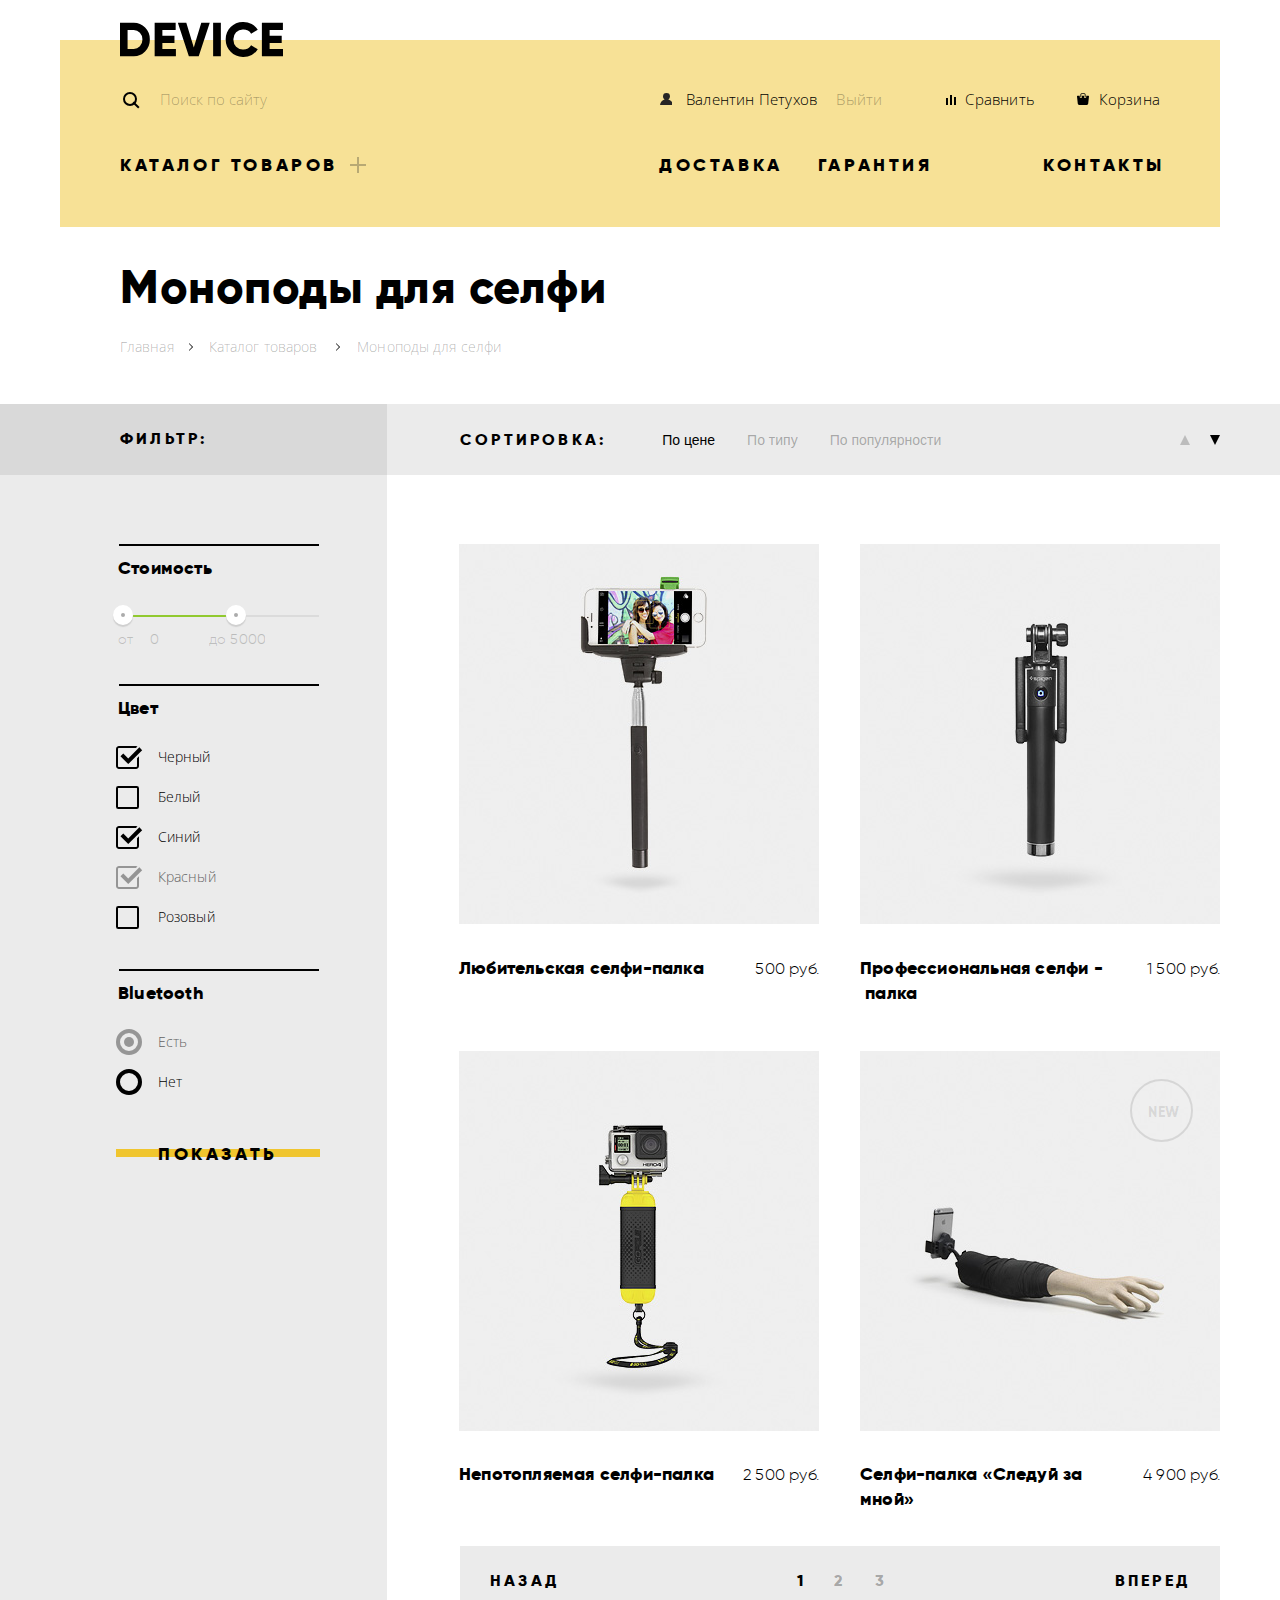
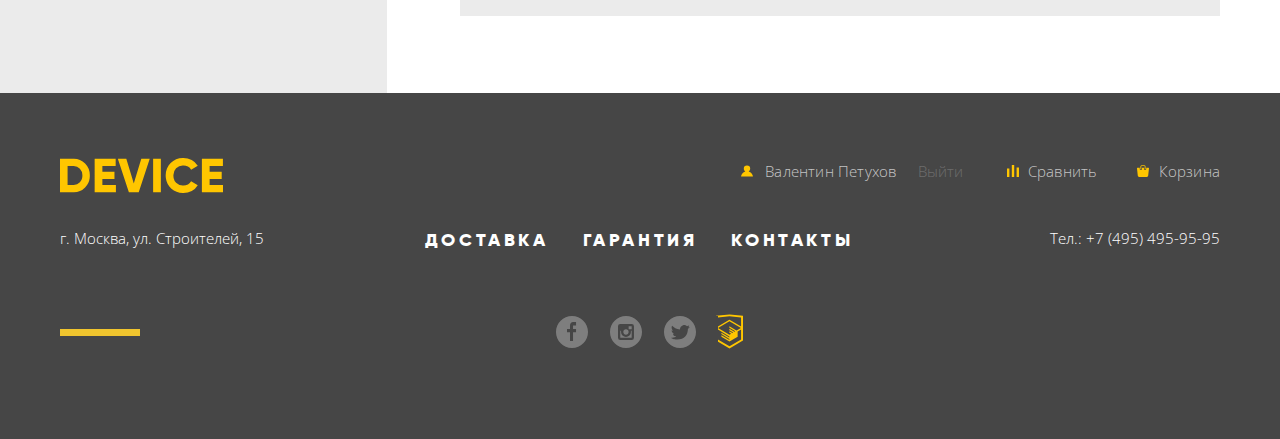
==== commit 8240c361: "Дополнительные изменения для нормальной работы в IE" ====
--- a/catalog.html
+++ b/catalog.html
@@ -28,7 +28,7 @@
 
         <!-- Пользовательская навигация -->
         <ul class="user-navigation-header">
-          <li class="login-link-header">
+          <li class="login-link-header catalog-header">
               <a class="icon" href="#">Валентин Петухов</a>
               <a class="log-out" href="#">Выйти</a>
           </li>
--- a/css/styles.css
+++ b/css/styles.css
@@ -101,8 +101,6 @@
 
   margin-right: 76px;
   margin-bottom: 31px;
-
-  width: 440px;
 }
 
 .search-form::before {
@@ -148,35 +146,55 @@
 
 /* Сеточная стилизация пользовательской навигации */
 .user-navigation-header {
-  display: flex;
-  justify-content: flex-end;
-
-  width: 600px;
+  display: inline-flex;
+  justify-content: flex-start;
+
+  width: 509px;
 
   margin: 0;
   padding: 0;
-  padding-right: 5px;
 
   list-style: none;
 }
 
-.login-link-header,
-.difference-header,
+.difference-header {
+  margin-right:auto;
+}
+
+.login-link-header {
+  margin-right: 207px;
+}
+
+.catalog-header {
+  margin: 0;
+}
+
+.catalog-header .log-out {
+  padding-left: 15px;
+}
+
+.user-navigation-header .log-out {
+  margin-right: 53px;
+}
+
 .purchases-header {
-  position: relative;
-  padding-left: 50px;
-}
-
-.login-link-header .log-out {
-  padding-left: 16px;
+  margin-right: 5px;
+}
+
+.user-navigation-header li {
+  position: relative;
+}
+
+.user-navigation-header a {
+  padding-left: 30px;
 }
 
 .login-link-header::before {
+  position: absolute;
+  top: 9px;
+  left: 4px;
+
   content: "";
-
-  position: absolute;
-  top: 9px;
-  left: 24px;
 
   width: 12px;
   height: 12px;
@@ -187,11 +205,11 @@
 }
 
 .difference-header::before {
+  position: absolute;
+  top: 11px;
+  left: 11px;
+
   content: "";
-
-  position: absolute;
-  top: 11px;
-  left: 29px;
 
   width: 12px;
   height: 12px;
@@ -202,11 +220,11 @@
 }
 
 .purchases-header::before {
+  position: absolute;
+  top: 9px;
+  left: 8px;
+
   content: "";
-
-  position: absolute;
-  top: 9px;
-  left: 28px;
 
   width: 12px;
   height: 12px;
@@ -216,18 +234,11 @@
   background-position: 0 0;
 }
 
-.difference-header {
-  padding-right: 12px;
-}
-
-.login-link-header {
-  margin-right: auto;
-}
-
 /* Сеточная стилизация навигации по каталогу */
 .site-navigation-header {
   display: flex;
-  justify-content: flex-end;
+  /* justify-content: flex-end; */
+  justify-content: flex-start;
 
   margin: 0;
   padding: 0;
@@ -249,15 +260,15 @@
 }
 
 .site-navigation-header > li:nth-child(1) {
-  margin-right: auto;
-}
-
-.site-navigation-header > li:nth-child(3) {
-  margin-left: 33px;
+  margin-right: 291px;
+}
+
+.site-navigation-header > li:nth-child(2) {
+  margin-right: 35px;
 }
 
 .site-navigation-header > li:nth-child(4) {
-  margin-left: 110px;
+  margin-left: auto;
 }
 
 .drop-down-point {
@@ -315,10 +326,10 @@
   width: 1160px;
 
   margin: 0;
-  padding-top: 20px;
   margin-left: -60px;
   padding: 0;
-  padding-bottom: 53px;
+  padding-top: 20px;
+  padding-bottom: 33px;
 }
 
 .nested-list a {
@@ -753,7 +764,7 @@
 .slide-service-1 img {
   position: absolute;
   top: -14px;
-  right: 8px;
+  right: 7px;
 }
 
 .slide-service-2 img {
@@ -799,6 +810,7 @@
 .about-us_contacts h2::before {
   position: absolute;
   top: -52px;
+  left: 1px;
 
   content: "";
 
@@ -846,6 +858,24 @@
   padding-left: 35px;
 }
 
+.carrier-companies li {
+  position: relative;
+}
+
+.carrier-companies li::before {
+  position: absolute;
+  top: 16px;
+  left: -34px;
+
+  width: 4px;
+  height: 4px;
+  border-radius: 50%;
+
+  content: "";
+
+  border: 2px solid rgba(0, 0, 0, 0.2);
+}
+
 .contacts p {
   margin-bottom: 40px;
 }
@@ -1272,8 +1302,6 @@
   display: flex;
   justify-content: space-between;
   flex-wrap: wrap;
-
-  width: 1160px;
 
   margin: 0;
   padding: 0;
@@ -1557,14 +1585,15 @@
   padding-bottom: 65px;
 }
 
-.footer-social {
-  margin: 0 auto;
+.footer-htmlacademy {
+  position: absolute;
+  right: 0;
 }
 
 .footer-social-list {
   position: relative;
   top: 2px;
-  left: 15px;
+  left: 2px;
 
   display: flex;
 
@@ -2386,7 +2415,7 @@
   text-align: left;
 
   background-color: #ffffff;
-  list-style-type: circle;
+  list-style: none;
 }
 
 /* Стили пользовательской навигации снизу */
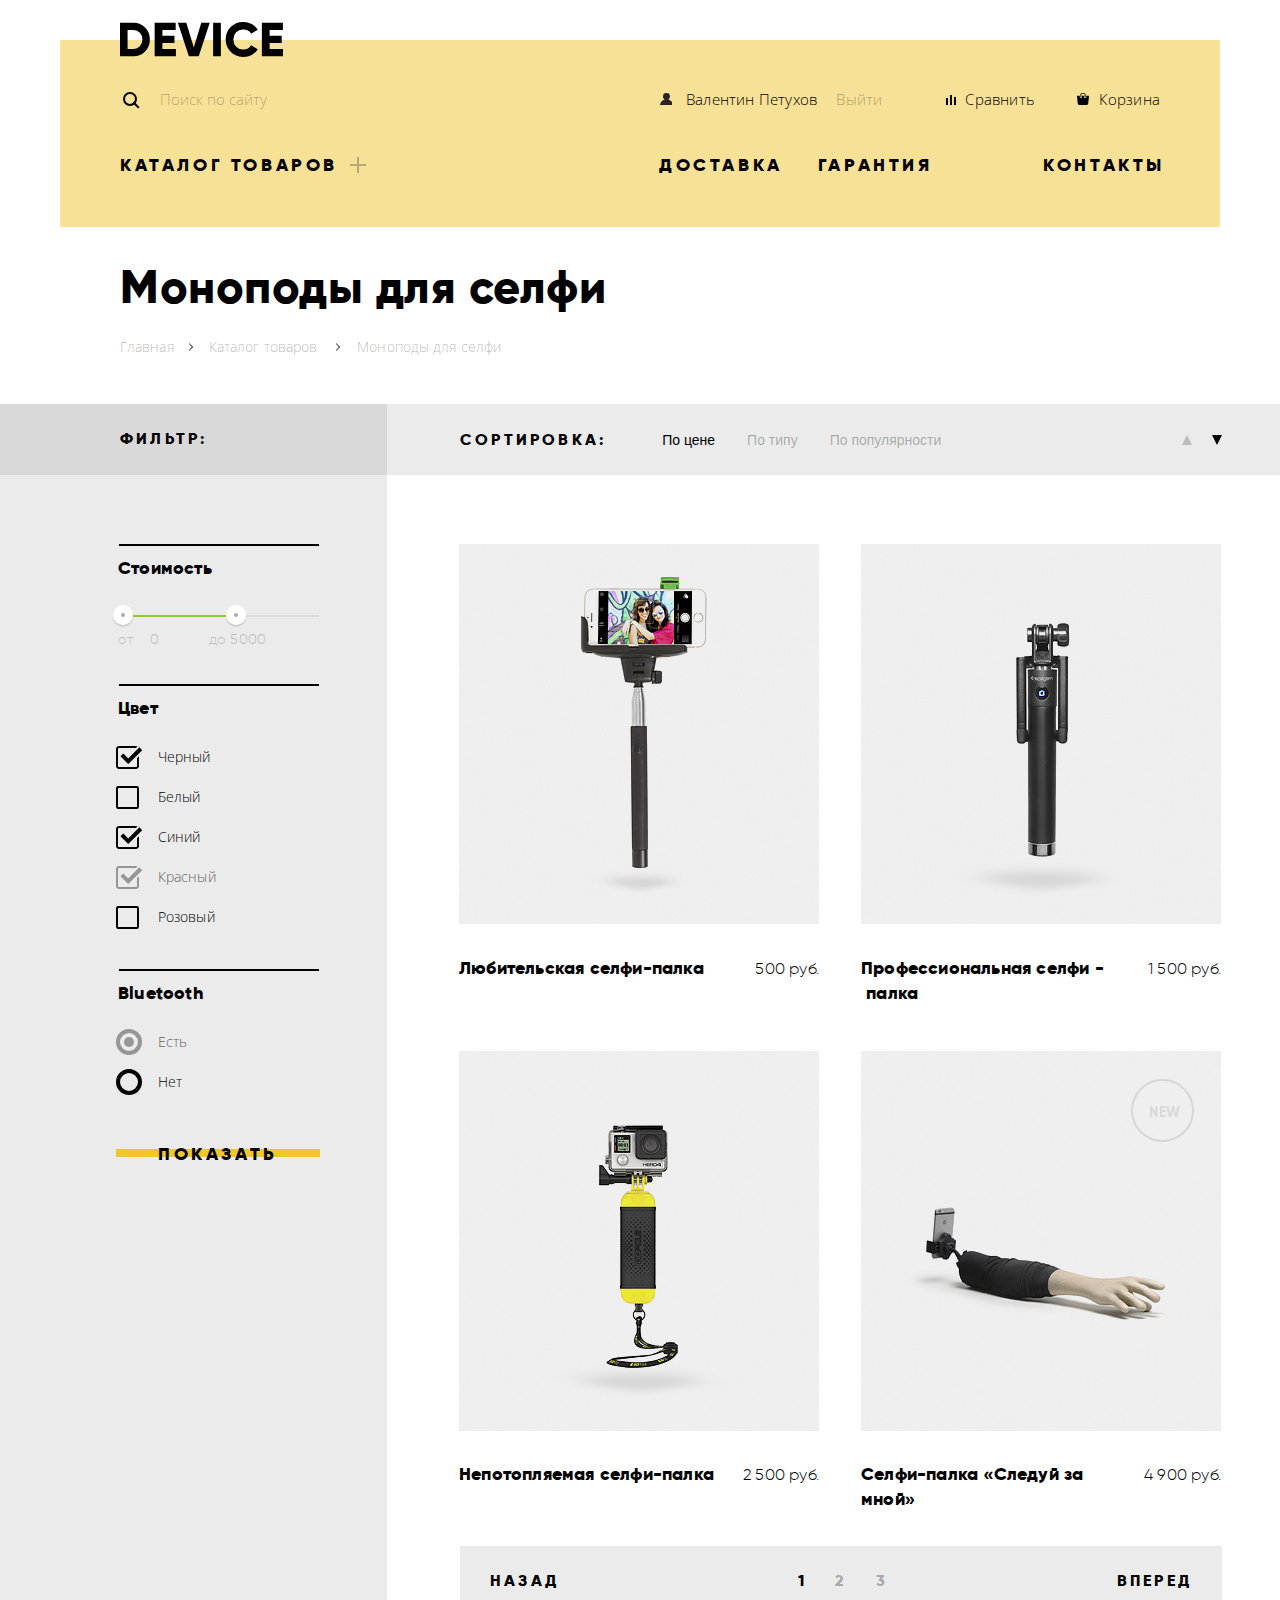
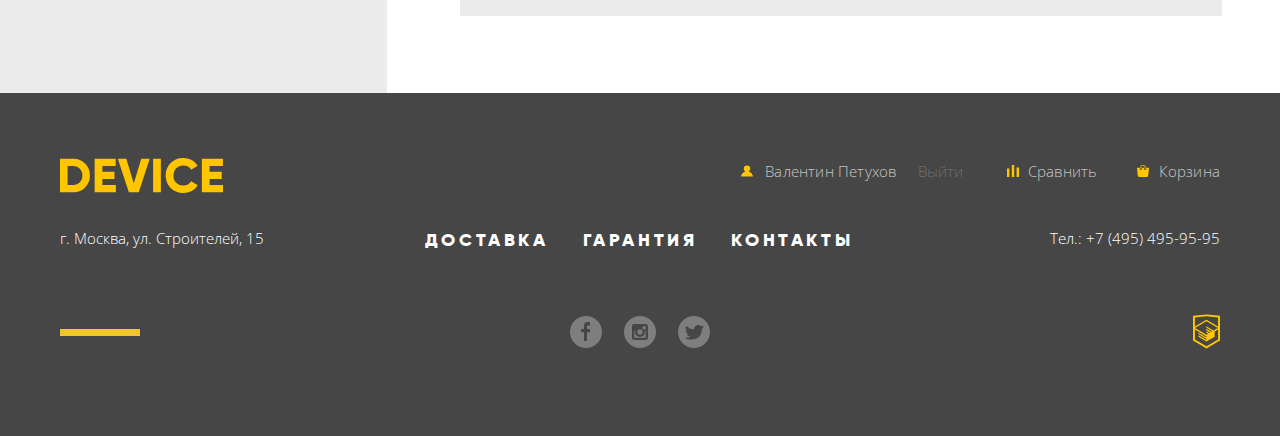
==== commit a7fe9f38: "Дополнительные исправления" ====
--- a/catalog.html
+++ b/catalog.html
@@ -396,15 +396,15 @@
         </div>
 
         <!-- Ссылка на HTML Academy -->
-        <a href="https://htmlacademy.ru/intensive/htmlcss">
+        <a class="footer-htmlacademy" href="https://htmlacademy.ru/intensive/htmlcss">
         <svg xmlns="http://www.w3.org/2000/svg" width="27" height="35" viewBox="0 0 26.943 34.09" fill="#ffc600">
           <path d="M13.62.017L13.472 0 0 1.412v24.661l13.473 8.017 13.43-7.99.042-.025V1.412L13.62.017zm11.399 12.11L13.495 5.334l-.001-.104-.087.05-.088-.056v.109L1.925 12.118V3.147l11.548-1.212L25.02 3.147v8.98zm-11.614-5.34L24.923 13.5l-4.479 2.64-7.093-4.221-.014 1.415 5.904 3.513-.86.507-5.03-2.992-.014 1.415 3.827 2.275-.782.523-3.031-1.787-.014 1.413 1.853 1.091-1.8 1.081-11.356-6.751 11.371-6.835zm-11.48 8.34l11.411 6.791.016 1.044-7.942-4.728-.015 1.416 7.979 4.795.018 1.076-7.973-4.74-.013 1.414 8.021 4.822.046.025 8.143-4.872-.011-5.177 3.415-2.036v10.021L13.472 31.85 1.925 24.979v-9.852z"/>
         </svg>
         </a>
         </div>
 
-        </div>
-        </footer>
+      </div>
+    </footer>
 
   </body>
 
--- a/css/styles.css
+++ b/css/styles.css
@@ -1303,6 +1303,8 @@
   justify-content: space-between;
   flex-wrap: wrap;
 
+  width: 762px;
+
   margin: 0;
   padding: 0;
   padding-left: 72px;
@@ -1381,7 +1383,7 @@
   z-index: 8;
 
   width: 360px;
-  height: 379px;
+  height: 381px;
 
   background-color: rgba(238, 238, 238, 0.7);
 }
@@ -1415,9 +1417,11 @@
 /* Сеточная стилизация пагинации страницы каталога */
 .pagination-list {
   display: flex;
-  justify-content: center;
+  justify-content: space-between;
   align-items: baseline;
   flex-wrap: wrap;
+
+  width: 762px;
 
   margin: 0;
   margin-left: 73px;
@@ -1429,6 +1433,7 @@
 
 .pagination-item a {
   display: block;
+
   padding: 23px 14px;
 }
 
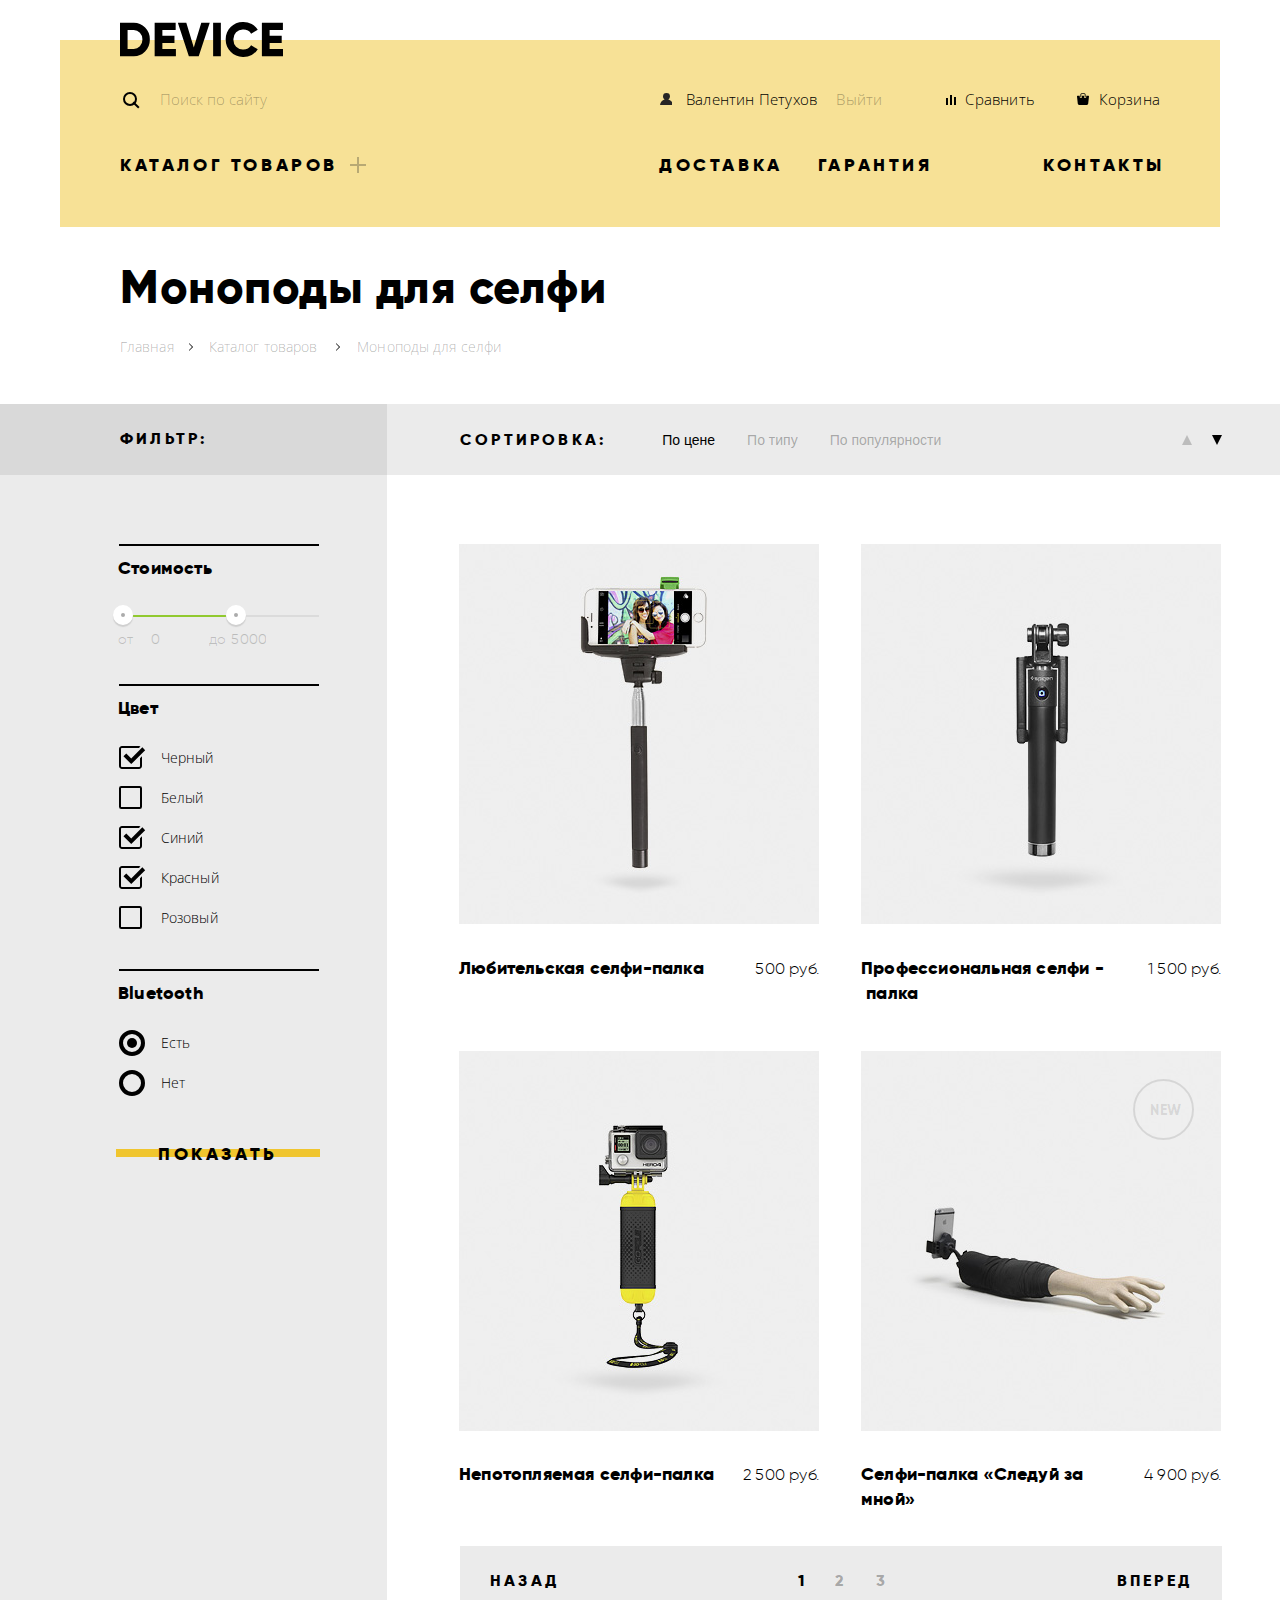
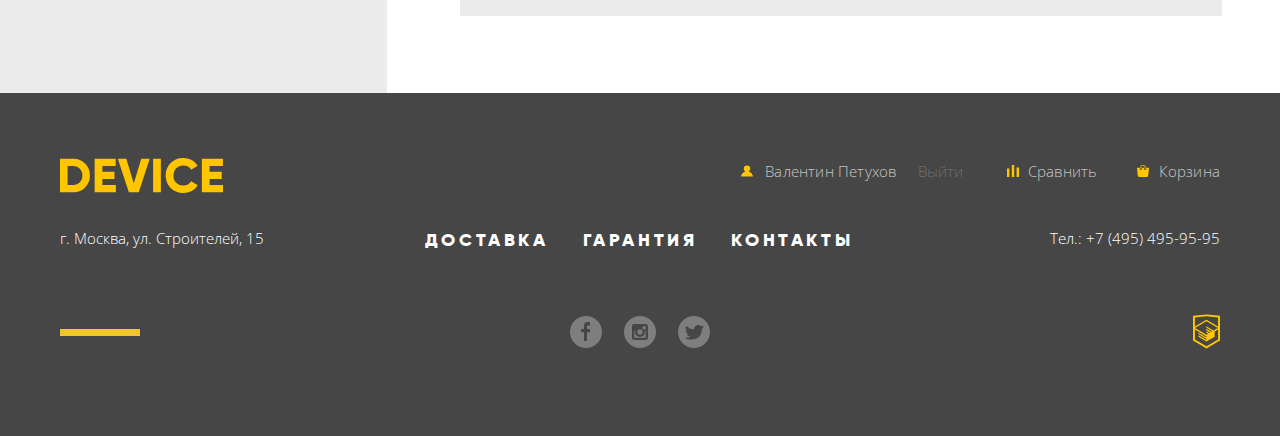
==== commit 5edd9f3d: "Оживление первого слайдера" ====
--- a/catalog.html
+++ b/catalog.html
@@ -141,7 +141,7 @@
                       <label for="color-blue">Синий</label>
                     </li>
                     <li class="filter-option">
-                      <input class="filter-input filter-input-checkbox visually-hidden" type="checkbox" name="red" id="color-red" checked disabled>
+                      <input class="filter-input filter-input-checkbox visually-hidden" type="checkbox" name="red" id="color-red" checked>
                       <label for="color-red">Красный</label>
                     </li>
                     <li class="filter-option">
@@ -156,7 +156,7 @@
                 <legend>Bluetooth</legend>
                 <ul class="bluetooth-list">
                   <li class="filter-option">
-                    <input class="filter-input-radio visually-hidden" type="radio" name="bluetooth" value="yes" id="bluetooth-yes" checked disabled>
+                    <input class="filter-input-radio visually-hidden" type="radio" name="bluetooth" value="yes" id="bluetooth-yes" checked>
                     <label for="bluetooth-yes">Есть</label>
                   </li>
                   <li class="filter-option">
@@ -208,18 +208,18 @@
                       <span class="catalog-item-title">Любительская селфи-палка</span>
                     </a>
                   </h3>
+                  <p class="catalog-item-price">
+                    <a class="button-price" href="#">500 руб.</a>
+                  </p>
+                </div>
+
+                <div class="catalog-item-image">
+                  <img src="img/item-1.jpg" width="360" height="380" alt="Любительская селфи-палка">
                   <div class="actions">
                     <a class="button buy" href="#">В корзину</a>
                     <a class="liken" href="#">Добавить к сравнению</a>
                   </div>
-                  <p class="catalog-item-price">
-                    <a class="button-price" href="#">500 руб.</a>
-                  </p>
-                </div>
-
-                <p class="catalog-item-image">
-                  <img src="img/item-1.jpg" width="360" height="380" alt="Любительская селфи-палка">
-                </p>
+                </div>
               </li>
 
               <li class="catalog-item">
@@ -230,18 +230,18 @@
                     <span class="catalog-item-title">Профессиональная селфи&nbsp;-&nbsp;палка</span>
                   </a>
                 </h3>
-                <div class="actions">
-                  <a class="button buy" href="#">В корзину</a>
-                  <a class="liken" href="#">Добавить к сравнению</a>
-                </div>
                 <p class="catalog-item-price">
                   <a class="button-price" href="#">1 500 руб.</a>
                 </p>
               </div>
 
-                <p class="catalog-item-image">
-                  <img src="img/item-2.jpg" width="360" height="380" alt="Профессиональная селфи-палка">
-                </p>
+                <div class="catalog-item-image">
+                    <img src="img/item-2.jpg" width="360" height="380" alt="Профессиональная селфи-палка">
+                    <div class="actions">
+                      <a class="button buy" href="#">В корзину</a>
+                      <a class="liken" href="#">Добавить к сравнению</a>
+                    </div>
+                </div>
               </li>
 
               <li class="catalog-item">
@@ -252,21 +252,21 @@
                     <span class="catalog-item-title">Непотопляемая селфи-палка</span>
                   </a>
                 </h3>
-                <div class="actions">
-                  <a class="button buy" href="#">В корзину</a>
-                  <a class="liken" href="#">Добавить к сравнению</a>
-                </div>
                 <p class="catalog-item-price">
                   <a class="button-price" href="#">2 500 руб.</a>
                 </p>
               </div>
 
-                <p class="catalog-item-image">
+                <div class="catalog-item-image">
                   <img src="img/item-3.jpg" width="360" height="380" alt="Непотопляемая селфи-палка">
-                </p>
+                  <div class="actions">
+                    <a class="button buy" href="#">В корзину</a>
+                    <a class="liken" href="#">Добавить к сравнению</a>
+                  </div>
+                </div>
               </li>
 
-              <li class="catalog-item">
+              <li class="catalog-item catalog-item-new">
                 <!-- div-оболочка для удобства стилизации -->
                 <div class="item-container">
                 <h3>
@@ -274,18 +274,18 @@
                     <span class="catalog-item-title">Селфи-палка «Следуй за мной»</span>
                   </a>
                 </h3>
-                <div class="actions">
-                  <a class="button buy" href="#">В корзину</a>
-                  <a class="liken" href="#">Добавить к сравнению</a>
-                </div>
                 <p class="catalog-item-price">
                   <a class="button-price" href="#">4 900 руб.</a>
                 </p>
                 </div>
 
-                <p class="catalog-item-image">
+                <div class="catalog-item-image">
                   <img src="img/item-4.jpg" width="360" height="380" alt="Селфи-палка «Следуй за мной»">
-                </p>
+                  <div class="actions">
+                    <a class="button buy" href="#">В корзину</a>
+                    <a class="liken" href="#">Добавить к сравнению</a>
+                  </div>
+                </div>
               </li>
             </ul>
 
--- a/css/styles.css
+++ b/css/styles.css
@@ -10,8 +10,7 @@
 
 @font-face {
   font-family: 'Gilroy';
-  font-weigh
-  t: 300;
+  font-weight: 300;
   font-style: normal;
   src: local('Gilroy'),
        url('../fonts/gilroylight.woff2') format('woff2'),
@@ -360,6 +359,15 @@
 /* Сеточная стилизация первого слайдера главной страницы*/
 .slider-special-offer {
   position: relative;
+
+  background-color: #ffffff;
+}
+
+.slider-slides {
+  padding: 0;
+  margin: 0;
+
+  list-style: none;
 }
 
 .slider-item {
@@ -372,29 +380,27 @@
   top: -110px;
 }
 
-
-.slider-item.slide-1-monopod {
-  display: flex;
-}
-
-.slide-1-monopod img {
+.slider-item:nth-child(1) img {
   order: -1;
+  flex-shrink: 0;
 
   padding-left: 90px;
   padding-right: 125px;
 }
 
-.slide-2-fitness-bracelet img {
+.slider-item:nth-child(2) img {
   order: -1;
+  flex-shrink: 0;
 
   padding-left: 90px;
   padding-right: 139px;
 }
 
-.slide-3-quadcopter img {
+.slider-item:nth-child(3) img {
   position: relative;
   top: 63px;
   order: -1;
+  flex-shrink: 0;
 
   width: 526px;
   height: 334px;
@@ -402,12 +408,97 @@
   padding-right: 42px;
 }
 
-.monopod-container {
-  padding-right: 75px;
-}
-
-.monopod-container .button {
-  margin-left: 1px;
+.label-controls {
+  position: absolute;
+  top: 206px;
+  right: 41px;
+  z-index: 8;
+
+  width: 160px;
+  height: 18px;
+
+  text-align: center;
+  font-size: 0;
+}
+
+.label-controls label {
+  position: relative;
+
+  display: inline-block;
+  vertical-align: baseline;
+  width: 16px;
+  height: 16px;
+
+  border-radius: 50%;
+  cursor: pointer;
+
+  padding: 8px;
+  margin-right: 1px;
+
+  background-color: #ffffff;
+}
+
+.label-controls label::after {
+  position: absolute;
+  top: 10px;
+  left: 10px;
+  z-index: 1;
+
+  content: "";
+
+  width: 10px;
+  height: 10px;
+
+  background: #ffffff;
+  border: 1px solid #000000;
+  border-radius: 50%;
+}
+
+.label-controls .label::before {
+  position: absolute;
+  top: 13px;
+  right: 13px;
+  z-index: 2;
+
+  content: "";
+
+  width: 4px;
+  height: 4px;
+
+  border-radius: 50%;
+  border: 1px solid #000000;
+  transform: scale(0.8);
+  cursor: pointer;
+}
+#product-1:checked ~ .slider-slides .slider-item.slider-item:nth-child(1) {
+  display: flex;
+}
+
+#product-2:checked ~ .slider-slides .slider-item.slider-item:nth-child(2) {
+  display: flex;
+}
+
+#product-3:checked ~ .slider-slides .slider-item.slider-item:nth-child(3) {
+  display: flex;
+}
+
+#product-1:checked ~ .label-controls .slider-controls-item--1::before,
+#product-2:checked ~ .label-controls .slider-controls-item--2::before,
+#product-3:checked ~ .label-controls .slider-controls-item--3::before {
+  position: absolute;
+  top: 13px;
+  right: 13px;
+  z-index: 2;
+
+  content: "";
+
+  width: 4px;
+  height: 4px;
+
+  border-radius: 50%;
+  border: 1px solid #000000;
+  transform: scale(0.8);
+  cursor: pointer;
 }
 
 .name-offer {
@@ -416,12 +507,6 @@
   z-index: 1;
 
   margin-bottom: 50px;
-}
-
-.slide-2-fitness-bracelet .name-offer {
-  top: 20px;
-
-  margin-bottom: 39px;
 }
 
 .name-offer::before {
@@ -452,15 +537,15 @@
   color: #ffffff;
 }
 
-.slide-1-monopod .name-offer::after {
+.slider-item:nth-child(1) .name-offer::after {
   content: "01";
 }
 
-.slide-2-fitness-bracelet .name-offer::after {
+.slider-item:nth-child(2) .name-offer::after {
   content: "02";
 }
 
-.slide-3-quadcopter .name-offer::after {
+.slider-item:nth-child(3) .name-offer::after {
   content: "03";
 }
 
@@ -468,61 +553,22 @@
   margin-bottom: 51px;
 }
 
-.slider-slides {
-  position: relative;
-}
-
-.controls-button {
-  position: absolute;
-  z-index: 1;
-  top: 210px;
-  right: 75px;
-
-  display: flex;
-  align-items: baseline;
-  justify-content: space-between;
-}
-
-.label-controls label {
-  position: relative;
-
-  display: inline-block;
-  vertical-align: baseline;
-
-  margin: 0 10px;
-  width: 10px;
-  height: 10px;
-  border-radius: 50%;
-  border: 1px solid #000000;
-  cursor: pointer;
-}
-
-.label-controls label:first-child::after {
-
-  position: absolute;
-  top: 2px;
-  left: 2px;
-
-  content: "";
-
-  width: 4px;
-  height: 4px;
-
-  border-radius: 50%;
-  border: 1px solid #000000;
-  cursor: pointer;
-}
-
-.label-controls label:nth-child(2) {
-  left: -4px;
-}
-
-
-.label-controls label:last-child {
-  left: -6px;
-  margin-right: 0;
-}
-
+.monopod-container {
+  padding-left: 1px;
+  padding-right: 74px;
+}
+
+.fitness-bracelet-container {
+  padding-left: 26px;
+  padding-right: 104px;
+}
+
+.quadcopter-container {
+  padding-left: 18px;
+  padding-right: 12px;
+}
+
+/* Сеточная стилизация таблицы слайдера */
 .table-container {
   margin: 0;
   margin-top: 55px;
@@ -542,14 +588,6 @@
 
 .fitness-bracelet-container .table-container {
   margin-top: 53px;
-}
-
-.fitness-bracelet-container {
-  padding-right: 130px;
-}
-
-.quadcopter-container {
-  padding-right: 30px;
 }
 
 .quadcopter-container .table-container td:first-child {
@@ -821,13 +859,13 @@
 }
 
 .about-us {
-  display: relative;
+  position: relative;
 
   width: 480px;
 }
 
 .contacts {
-  display: relative;
+  position: relative;
 
   width: 560px;
 }
@@ -1015,23 +1053,19 @@
   padding: 0;
 }
 
-.filter-option {
-  padding-left: 39px;
-}
-
 .filter-option label {
   position: relative;
-  left: 1px;
+  top: 1px;
+  left: 43px;
 
   display: block;
 
   cursor: pointer;
-  user-select: none;
 }
 
 .filter-input-checkbox + label::before {
   position: absolute;
-  top: 9px;
+  top: 8px;
   left: -42px;
 
   content: "";
@@ -1045,7 +1079,7 @@
 
 .filter-input-checkbox:checked + label::after {
   position: absolute;
-  top: 9px;
+  top: 8px;
   left: -42px;
 
   content: "";
@@ -1062,35 +1096,33 @@
   visibility: hidden;
 }
 
-.filter-input-checkbox + label::before {
-  opacity: 1;
-}
-
-.filter-input-checkbox:hover + label::before {
-  opacity: 0.6;
-}
-
-.filter-input-checkbox:active + label::before,
-.filter-input-checkbox:checked + label::after {
-  opacity: 1;
-}
-
-.filter-input-checkbox:checked:hover + label::after {
-  opacity: 0.6;
-}
-
+.filter-option input:focus + label::before,
+.filter-option input:hover + label::before,
+.filter-option input:focus + label::after,
+.filter-option input:hover + label::after,
+.filter-input-checkbox:disabled + label,
 .filter-input-checkbox:disabled + label::before,
 .filter-input-checkbox:checked:disabled + label::after,
-.filter-input-checkbox:disabled + label {
+.filter-input-radio:disabled + label,
+.filter-input-radio:disabled + label::before,
+.filter-input-radio:checked:disabled + label::after {
   opacity: 0.6;
+}
+
+.filter-option input + label::before,
+.filter-option input:focus:active + label::before,
+.filter-option input:active + label::before,
+.filter-option input:focus:active + label::after,
+.filter-option input:active + label::after {
+  opacity: 1;
 }
 
 .filter-input-radio + label::before {
   content: "";
 
   position: absolute;
+  top: 7px;
   left: -42px;
-  top: 7px;
 
   width: 18px;
   height: 18px;
@@ -1111,24 +1143,6 @@
 
   background-color: #000000;
   border-radius: 50%;
-}
-
-.filter-input-radio:hover + label::before {
-  opacity: 0.6;
-}
-
-.filter-input-radio:active + label::before {
-  opacity: 1;
-}
-
-.filter-input-radio:checked:hover + label::after {
-  opacity: 0.6;
-}
-
-.filter-input-radio:disabled + label::before,
-.filter-input-radio:checked:disabled + label::after,
-.filter-input-radio:disabled + label {
-  opacity: 0.6;
 }
 
 /* Сеточная стилизация фильтра по критериям товара страницы каталога */
@@ -1199,7 +1213,7 @@
 }
 
 .price-controls label {
-  display: inline-block;
+  display: inline-flex;
   vertical-align: baseline;
 
   font-size: 14px;
@@ -1214,6 +1228,7 @@
   width: 50px;
   margin: 0;
   padding: 0;
+  margin-left: 5px;
 
   border: none;
   background: #f1f1f1;
@@ -1317,6 +1332,8 @@
 }
 
 .catalog-item {
+  position: relative;
+
   display: flex;
   flex-direction: column;
   flex-wrap: wrap;
@@ -1324,38 +1341,32 @@
   margin-bottom: -8px;
 }
 
-.catalog-item .catalog-item-image:last-child {
-  position: relative;
-}
-
-.catalog-item:last-child .catalog-item-image::before {
-  position: absolute;
-  top: 50px;
-  right: 40px;
+.catalog-item-image {
+  position: relative;
+  order: -1;
+
+  padding: 18px 0;
+}
+
+.catalog-item-new::before {
+  position: absolute;
+  z-index: 1;
+  top: 66px;
+  right: 39px;
 
   content: "new";
-
-  font-family: 'Gilroy', Arial, sans-serif;
-  font-size: 14px;
-  line-height: 24px;
-  letter-spacing: 0.7px;
-  font-weight: 800;
-  color: rgba(0, 0, 0, 0.1);
-  text-align: center;
-  text-transform: uppercase;
-
-  background-color: transparent;
-}
-
-.catalog-item:last-child .catalog-item-image::after {
-  position: absolute;
-  top: 28px;
+}
+
+.catalog-item-new::after {
+  position: absolute;
+  z-index: 1;
+  top: 46px;
   right: 27px;
 
   content: "";
 
-  width: 59px;
-  height: 59px;
+  width: 57px;
+  height: 57px;
   border: 2px solid rgba(0, 0, 0, 0.1);
   border-radius: 50%;
   background-color: transparent;
@@ -1375,11 +1386,12 @@
   width: 260px;
 }
 
-.item-container .actions {
+.actions {
   display: none;
 
   position: absolute;
-  top: -390px;
+  top: 18px;
+  left: 0;
   z-index: 8;
 
   width: 360px;
@@ -1388,14 +1400,15 @@
   background-color: rgba(238, 238, 238, 0.7);
 }
 
-.catalog-item:hover .actions {
+.catalog-item-image:hover .actions {
   display: block;
 }
 
 .actions .buy,
 .actions .liken {
   position: relative;
-  top: 168px;
+  top: 171px;
+  left: 2px;
   z-index: 8;
 
   display: block;
@@ -1407,11 +1420,7 @@
 
 .actions .button {
   padding: 9px 0;
-  margin-bottom: 10px;
-}
-
-.catalog-item .catalog-item-image {
-  order: -1;
+  margin-bottom: 5px;
 }
 
 /* Сеточная стилизация пагинации страницы каталога */
@@ -1647,8 +1656,6 @@
   justify-content: space-between;
 
   width: 760px;
-
-  margin-bottom: ;
 }
 
 .container-name-email label,
@@ -2302,6 +2309,19 @@
   text-align: left;
 
   background-color: #ffffff;
+}
+
+.catalog-item-new::before {
+  font-family: 'Gilroy', Arial, sans-serif;
+  font-size: 14px;
+  line-height: 24px;
+  letter-spacing: 0.7px;
+  font-weight: 800;
+  color: rgba(0, 0, 0, 0.1);
+  text-align: center;
+  text-transform: uppercase;
+
+  background-color: transparent;
 }
 
 /* Стили слайдера предоставляемых услуг */
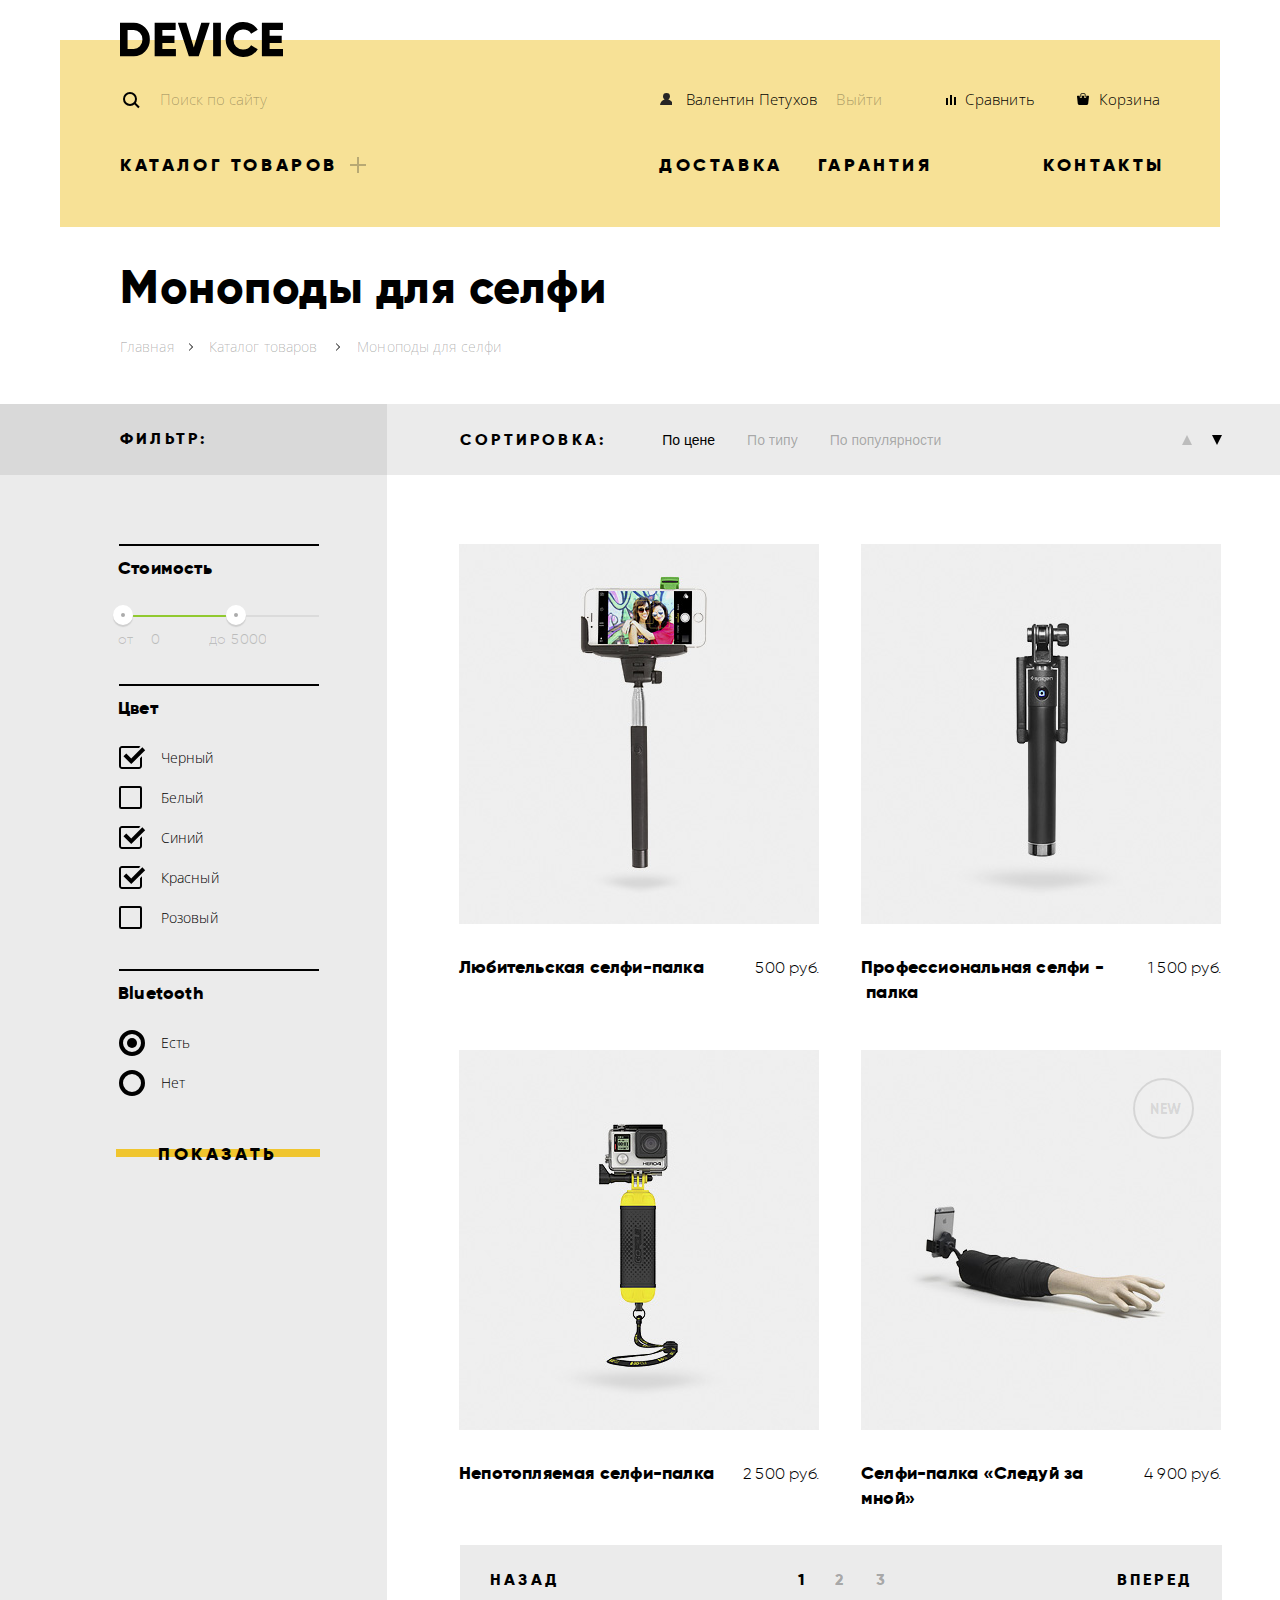
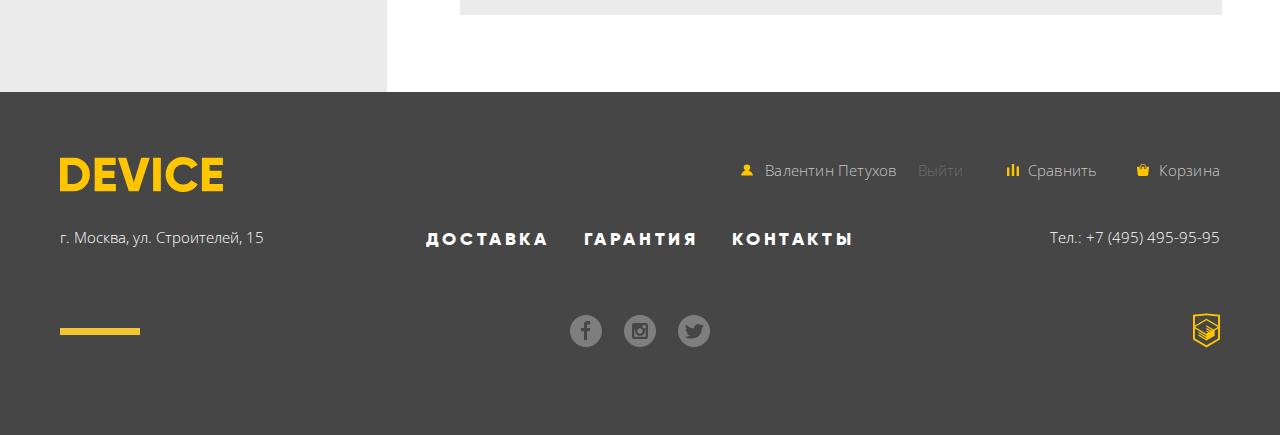
==== commit b1558525: "Исправление ошибок с учетом замечаний проверяющего наставника" ====
--- a/catalog.html
+++ b/catalog.html
@@ -1,16 +1,17 @@
 <!DOCTYPE html>
 <html lang="ru">
-  <head>
-    <meta charset="utf-8">
-    <title>HTML Academy: каталог проекта Девайс</title>
-    <link href="https://fonts.googleapis.com/css?family=Open+Sans:300,400&display=swap&subset=cyrillic" rel="stylesheet">
-    <link href="css/normalize.css" rel="stylesheet">
-    <link href="css/styles.css" rel="stylesheet">
-  </head>
-
-  <body>
-    <!-- div-центровщик для удобства стилизации -->
-    <div class="layout-container">
+
+<head>
+  <meta charset="utf-8">
+  <title>HTML Academy: каталог проекта Девайс</title>
+  <link href="https://fonts.googleapis.com/css?family=Open+Sans:300,400&display=swap&subset=cyrillic" rel="stylesheet">
+  <link href="css/normalize.css" rel="stylesheet">
+  <link href="css/styles.css" rel="stylesheet">
+</head>
+
+<body>
+  <!-- div-центровщик для удобства стилизации -->
+  <div class="layout-container">
     <header class="main-header">
       <nav class="main-navigation">
         <!-- Логотип -->
@@ -19,27 +20,27 @@
         <!-- div-оболочка для удобства стилизации -->
         <div class="navigation-container">
 
-        <!-- Форма поиска -->
-        <form class="search-form" action="https://echo.htmlacademy.ru" method="get">
-          <label class="visually-hidden" for="search-site">Поиск по сайту</label>
-          <input type="search" id="search-site" placeholder="Поиск по сайту">
-          <button class="button-search" type="submit">Найти</button>
-        </form>
-
-        <!-- Пользовательская навигация -->
-        <ul class="user-navigation-header">
-          <li class="login-link-header catalog-header">
+          <!-- Форма поиска -->
+          <form class="search-form" action="https://echo.htmlacademy.ru" method="get">
+            <label class="visually-hidden" for="search-site">Поиск по сайту</label>
+            <input type="search" id="search-site" placeholder="Поиск по сайту">
+            <button class="button-search" type="submit">Найти</button>
+          </form>
+
+          <!-- Пользовательская навигация -->
+          <ul class="user-navigation-header">
+            <li class="login-link-header catalog-header">
               <a class="icon" href="#">Валентин Петухов</a>
               <a class="log-out" href="#">Выйти</a>
-          </li>
-          <li class="difference-header">
+            </li>
+            <li class="difference-header">
               <a class="icon" href="#">Сравнить</a>
-          </li>
-          <li class="purchases-header">
+            </li>
+            <li class="purchases-header">
               <a class="icon" href="#">Корзина</a>
-          </li>
-        </ul>
-      </div>
+            </li>
+          </ul>
+        </div>
 
         <!-- Навигация по каталогу -->
         <ul class="site-navigation-header">
@@ -53,7 +54,7 @@
               <li><a href="#">Умные часы</a></li>
               <li><a href="#">Квадрокоптеры</a></li>
             </ul>
-        </li>
+          </li>
           <li><a href="#">Доставка</a></li>
           <li><a href="#">Гарантия</a></li>
           <li><a href="#">Контакты</a></li>
@@ -62,71 +63,70 @@
     </header>
   </div>
 
-    <main class="container">
+  <main class="container">
+
+    <!-- div-центровщик для удобства стилизации -->
+    <div class="layout-container">
+      <h1 class="page-title">Моноподы для селфи</h1>
+      <ul class="breadcrumbs">
+        <li><a href="index.html">Главная</a></li>
+        <li><a href="catalog.html">Каталог товаров</a></li>
+        <li class="breadcrumbs-current">Моноподы для селфи</li>
+      </ul>
+    </div>
+
+    <!-- div с градиентом для стилизации -->
+    <div class="main-catalog">
 
       <!-- div-центровщик для удобства стилизации -->
       <div class="layout-container">
-        <h1 class="page-title">Моноподы для селфи</h1>
-        <ul class="breadcrumbs">
-          <li><a href="index.html">Главная</a></li>
-          <li><a href="catalog.html">Каталог товаров</a></li>
-          <li class="breadcrumbs-current">Моноподы для селфи</li>
-        </ul>
-      </div>
-
-      <!-- div с градиентом для стилизации -->
-      <div class="main-catalog">
-
-        <!-- div-центровщик для удобства стилизации -->
-        <div class="layout-container">
 
         <!-- div-оболочка для удобства стилизации -->
         <div class="filters-catalog-container">
 
           <!-- div-оболочка для удобства стилизации -->
-          <div  class="filters-container">
-
-          <!-- Фильтр по критериям товара -->
-          <section class="filters">
-            <h2 class="visually-hidden">Фильтр товаров</h2>
-            <span class="filters-name">Фильтр:</span>
-
-            <!-- Фильтр выбора стоимости -->
-            <form action="https://echo.htmlacademy.ru" method=get>
-            <fieldset class="cost">
-              <legend>Стоимость</legend>
-              <div class="range-filter">
-                <div class="range-controls">
-                  <div class="scale">
-                  <div class="bar"></div>
-                  <div class="toggle toggle-min"></div>
-                  <div class="toggle toggle-max"></div>
-                  </div>
-                </div>
-                <div class="price-controls">
-                  <label for="cost-min">
-                    <span class="visually-hidden">
-                      Минимальная цена товара
-                    </span>
-                    от
-                    <input type="number" name="price-min" id="cost-min" value="0" placeholder="0">
-                  </label>
-
-                  <label for="cost-max">
-                    <span class="visually-hidden">
-                      Максимальная цена товара
-                    </span>
-                    до
-                    <input type="number" name="price-max" id="cost-max" value="5000" placeholder="5000">
-                  </label>
-
-                </div>
-              </div>
-            </fieldset>
-
-            <!-- Фильтр выбора цвета -->
-              <fieldset class="color">
-                <legend>Цвет</legend>
+          <div class="filters-container">
+
+            <!-- Фильтр по критериям товара -->
+            <section class="filters">
+              <h2 class="filters-name">Фильтр:</h2>
+
+              <!-- Фильтр выбора стоимости -->
+              <form action="https://echo.htmlacademy.ru" method=get>
+                <fieldset class="cost">
+                  <legend>Стоимость</legend>
+                  <div class="range-filter">
+                    <div class="range-controls">
+                      <div class="scale">
+                        <div class="bar"></div>
+                        <div class="toggle toggle-min"></div>
+                        <div class="toggle toggle-max"></div>
+                      </div>
+                    </div>
+                    <div class="price-controls">
+                      <label for="cost-min">
+                        <span class="visually-hidden">
+                          Минимальная цена товара
+                        </span>
+                        от
+                        <input type="number" name="price-min" id="cost-min" value="0" placeholder="0">
+                      </label>
+
+                      <label for="cost-max">
+                        <span class="visually-hidden">
+                          Максимальная цена товара
+                        </span>
+                        до
+                        <input type="number" name="price-max" id="cost-max" value="5000" placeholder="5000">
+                      </label>
+
+                    </div>
+                  </div>
+                </fieldset>
+
+                <!-- Фильтр выбора цвета -->
+                <fieldset class="color">
+                  <legend>Цвет</legend>
                   <ul class="color-list">
                     <li class="filter-option">
                       <input class="filter-input filter-input-checkbox visually-hidden" type="checkbox" name="black" id="color-black" checked>
@@ -149,156 +149,155 @@
                       <label for="color-pink">Розовый</label>
                     </li>
                   </ul>
-              </fieldset>
-
-              <!-- Фильтр выбора Bluetooth -->
-              <fieldset class="bluetooth">
-                <legend>Bluetooth</legend>
-                <ul class="bluetooth-list">
-                  <li class="filter-option">
-                    <input class="filter-input-radio visually-hidden" type="radio" name="bluetooth" value="yes" id="bluetooth-yes" checked>
-                    <label for="bluetooth-yes">Есть</label>
-                  </li>
-                  <li class="filter-option">
-                    <input class="filter-input-radio visually-hidden" type="radio" name="bluetooth" value="no" id="bluetooth-no">
-                    <label for="bluetooth-no">Нет</label>
-                  </li>
-                </ul>
-              </fieldset>
-            <button class="button filter-button" type="submit">Показать</button>
-            </form>
-          </section>
+                </fieldset>
+
+                <!-- Фильтр выбора Bluetooth -->
+                <fieldset class="bluetooth">
+                  <legend>Bluetooth</legend>
+                  <ul class="bluetooth-list">
+                    <li class="filter-option">
+                      <input class="filter-input-radio visually-hidden" type="radio" name="bluetooth" value="yes" id="bluetooth-yes" checked>
+                      <label for="bluetooth-yes">Есть</label>
+                    </li>
+                    <li class="filter-option">
+                      <input class="filter-input-radio visually-hidden" type="radio" name="bluetooth" value="no" id="bluetooth-no">
+                      <label for="bluetooth-no">Нет</label>
+                    </li>
+                  </ul>
+                </fieldset>
+                <button class="button filter-button" type="submit">Показать</button>
+              </form>
+            </section>
           </div>
 
           <!-- div-оболочка для удобства стилизации -->
           <div class="catalog-container">
 
-              <!-- Сортировка товаров -->
-              <section class="catalog-items">
-                <div class="filter">
-                  <h2 class="visually-hidden">Сортировка товара</h2>
-                  <span class="sort-name">Сортировка:</span>
-                  <ul class="sort-list">
-                    <li class="sort-item sort-current"><a href="#">По цене</a></li>
-                    <li class="sort-item"><a href="#">По типу</a></li>
-                    <li class="sort-item"><a href="#">По популярности</a></li>
-                  </ul>
-
-                    <!-- Кнопки "вверх" и "вниз" -->
-                    <div class="arrow-buttons">
-                      <a class="arrow button-up" href="#">
-                        <span class="visually-hidden">Сортировка по возрастанию</span>
+            <!-- Сортировка товаров -->
+            <section class="catalog-items">
+              <div class="filter">
+                <h2 class="sort-name">Сортировка:</h2>
+                <ul class="sort-list">
+                  <li class="sort-item sort-current"><a href="#">По цене</a></li>
+                  <li class="sort-item"><a href="#">По типу</a></li>
+                  <li class="sort-item"><a href="#">По популярности</a></li>
+                </ul>
+
+                <!-- Кнопки "вверх" и "вниз" -->
+                <div class="arrow-buttons">
+                  <a class="arrow button-up" href="#">
+                    <span class="visually-hidden">Сортировка по возрастанию</span>
+                  </a>
+                  <a class="arrow button-down active" href="#">
+                    <span class="visually-hidden">Сортировка по убыванию</span>
+                  </a>
+                </div>
+
+              </div>
+
+              <!-- Раздел каталога товаров -->
+              <h2 class="visually-hidden">Каталог моноподов для селфи</h2>
+              <ul class="catalog-list-item">
+
+                <li class="catalog-item">
+                  <!-- div-оболочка для удобства стилизации -->
+                  <div class="item-container">
+                    <h3>
+                      <a href="catalog.item-1.html">
+                        <span class="catalog-item-title">Любительская селфи-палка</span>
                       </a>
-                      <a class="arrow button-down active" href="#">
-                        <span class="visually-hidden">Сортировка по убыванию</span>
-                        </a>
-                    </div>
-
-            </div>
-
-          <!-- Раздел каталога товаров -->
-            <h2 class="visually-hidden">Каталог моноподов для селфи</h2>
-            <ul class="catalog-list-item">
-
-              <li class="catalog-item">
-                <!-- div-оболочка для удобства стилизации -->
-                <div class="item-container">
-                  <h3>
-                    <a href="catalog.item-1.html">
-                      <span class="catalog-item-title">Любительская селфи-палка</span>
-                    </a>
-                  </h3>
-                  <p class="catalog-item-price">
-                    <a class="button-price" href="#">500 руб.</a>
-                  </p>
-                </div>
-
-                <div class="catalog-item-image">
-                  <img src="img/item-1.jpg" width="360" height="380" alt="Любительская селфи-палка">
-                  <div class="actions">
-                    <a class="button buy" href="#">В корзину</a>
-                    <a class="liken" href="#">Добавить к сравнению</a>
-                  </div>
-                </div>
-              </li>
-
-              <li class="catalog-item">
-                <!-- div-оболочка для удобства стилизации -->
-                <div class="item-container">
-                <h3>
-                  <a href="catalog.item-2.html">
-                    <span class="catalog-item-title">Профессиональная селфи&nbsp;-&nbsp;палка</span>
-                  </a>
-                </h3>
-                <p class="catalog-item-price">
-                  <a class="button-price" href="#">1 500 руб.</a>
-                </p>
-              </div>
-
-                <div class="catalog-item-image">
+                    </h3>
+                    <p class="catalog-item-price">
+                      <a class="button-price" href="#">500 руб.</a>
+                    </p>
+                  </div>
+
+                  <div class="catalog-item-image" tabindex="0">
+                    <img src="img/item-1.jpg" width="360" height="380" alt="Любительская селфи-палка">
+                    <div class="actions">
+                      <a class="button buy" href="#">В корзину</a>
+                      <a class="liken" href="#">Добавить к сравнению</a>
+                    </div>
+                  </div>
+                </li>
+
+                <li class="catalog-item">
+                  <!-- div-оболочка для удобства стилизации -->
+                  <div class="item-container">
+                    <h3>
+                      <a href="catalog.item-2.html">
+                        <span class="catalog-item-title">Профессиональная селфи&nbsp;-&nbsp;палка</span>
+                      </a>
+                    </h3>
+                    <p class="catalog-item-price">
+                      <a class="button-price" href="#">1 500 руб.</a>
+                    </p>
+                  </div>
+
+                  <div class="catalog-item-image" tabindex="0">
                     <img src="img/item-2.jpg" width="360" height="380" alt="Профессиональная селфи-палка">
                     <div class="actions">
                       <a class="button buy" href="#">В корзину</a>
                       <a class="liken" href="#">Добавить к сравнению</a>
                     </div>
-                </div>
-              </li>
-
-              <li class="catalog-item">
-                <!-- div-оболочка для удобства стилизации -->
-                <div class="item-container">
-                <h3>
-                  <a href="catalog.item-3.html">
-                    <span class="catalog-item-title">Непотопляемая селфи-палка</span>
-                  </a>
-                </h3>
-                <p class="catalog-item-price">
-                  <a class="button-price" href="#">2 500 руб.</a>
-                </p>
+                  </div>
+                </li>
+
+                <li class="catalog-item">
+                  <!-- div-оболочка для удобства стилизации -->
+                  <div class="item-container">
+                    <h3>
+                      <a href="catalog.item-3.html">
+                        <span class="catalog-item-title">Непотопляемая селфи-палка</span>
+                      </a>
+                    </h3>
+                    <p class="catalog-item-price">
+                      <a class="button-price" href="#">2 500 руб.</a>
+                    </p>
+                  </div>
+
+                  <div class="catalog-item-image" tabindex="0">
+                    <img src="img/item-3.jpg" width="360" height="380" alt="Непотопляемая селфи-палка">
+                    <div class="actions">
+                      <a class="button buy" href="#">В корзину</a>
+                      <a class="liken" href="#">Добавить к сравнению</a>
+                    </div>
+                  </div>
+                </li>
+
+                <li class="catalog-item catalog-item-new">
+                  <!-- div-оболочка для удобства стилизации -->
+                  <div class="item-container">
+                    <h3>
+                      <a href="catalog.item-4.html">
+                        <span class="catalog-item-title">Селфи-палка «Следуй за мной»</span>
+                      </a>
+                    </h3>
+                    <p class="catalog-item-price">
+                      <a class="button-price" href="#">4 900 руб.</a>
+                    </p>
+                  </div>
+
+                  <div class="catalog-item-image" tabindex="0">
+                    <img src="img/item-4.jpg" width="360" height="380" alt="Селфи-палка «Следуй за мной»">
+                    <div class="actions">
+                      <a class="button buy" href="#">В корзину</a>
+                      <a class="liken" href="#">Добавить к сравнению</a>
+                    </div>
+                  </div>
+                </li>
+              </ul>
+
+              <!-- Пагинация -->
+              <div class="pagination">
+                <ul class="pagination-list">
+                  <li class="pagination-item"><a href="#">Назад</a></li>
+                  <li class="pagination-item active"><a href="">1</a></li>
+                  <li class="pagination-item"><a href="#">2</a></li>
+                  <li class="pagination-item"><a href="#">3</a></li>
+                  <li class="pagination-item"><a href="#">Вперед</a></li>
+                </ul>
               </div>
-
-                <div class="catalog-item-image">
-                  <img src="img/item-3.jpg" width="360" height="380" alt="Непотопляемая селфи-палка">
-                  <div class="actions">
-                    <a class="button buy" href="#">В корзину</a>
-                    <a class="liken" href="#">Добавить к сравнению</a>
-                  </div>
-                </div>
-              </li>
-
-              <li class="catalog-item catalog-item-new">
-                <!-- div-оболочка для удобства стилизации -->
-                <div class="item-container">
-                <h3>
-                  <a href="catalog.item-4.html">
-                    <span class="catalog-item-title">Селфи-палка «Следуй за мной»</span>
-                  </a>
-                </h3>
-                <p class="catalog-item-price">
-                  <a class="button-price" href="#">4 900 руб.</a>
-                </p>
-                </div>
-
-                <div class="catalog-item-image">
-                  <img src="img/item-4.jpg" width="360" height="380" alt="Селфи-палка «Следуй за мной»">
-                  <div class="actions">
-                    <a class="button buy" href="#">В корзину</a>
-                    <a class="liken" href="#">Добавить к сравнению</a>
-                  </div>
-                </div>
-              </li>
-            </ul>
-
-            <!-- Пагинация -->
-            <div class="pagination">
-              <ul class="pagination-list">
-                <li class="pagination-item"><a href="#">Назад</a></li>
-                <li class="pagination-item active"><a href="">1</a></li>
-                <li class="pagination-item"><a href="#">2</a></li>
-                <li class="pagination-item"><a href="#">3</a></li>
-                <li class="pagination-item"><a href="#">Вперед</a></li>
-              </ul>
-            </div>
             </section>
           </div>
         </div>
@@ -306,26 +305,30 @@
       </div>
 
     </div>
-    </main>
-
-    <footer class="main-footer">
-      <!-- div-центровщик для удобства стилизации -->
-      <div class="layout-container ">
+  </main>
+
+  <footer class="main-footer">
+    <!-- div-центровщик для удобства стилизации -->
+    <div class="layout-container ">
 
       <!-- div-оболочка для удобства стилизации -->
       <div class="logo-user-navigation footer-catalog-navigation">
 
-      <!-- Логотип -->
-      <a class="main-footer-logo" href="index.html">
-        <svg xmlns="http://www.w3.org/2000/svg" width="163" height="35" viewBox="0 0 163 35" fill="#ffc600">
-    <defs>
-        <style>
-            .cls-1{fill-rule:evenodd}
-        </style>
-    </defs>
-    <path id="_-e-logo" d="M-.151.702v33.6h13.532a15.72 15.72 0 0 0 11.72-4.824 16.458 16.458 0 0 0 4.712-11.976 16.458 16.458 0 0 0-4.712-11.976A15.723 15.723 0 0 0 13.381.702H-.151zM7.582 26.91V8.091h5.8a8.646 8.646 0 0 1 6.5 2.568 9.407 9.407 0 0 1 2.489 6.84 9.406 9.406 0 0 1-2.489 6.84 8.642 8.642 0 0 1-6.5 2.568h-5.8zm34.8-5.952h12.082v-7.3H42.378V8.091h13.291V.702H34.645v33.6H55.91V26.91H42.378v-5.952zm36.343 13.344L89.744.702h-8.458l-7.491 24.72L66.304.702h-8.457l11.019 33.6h9.859zm14.4 0h7.733V.702h-7.733v33.6zm38.615-1.416a15.506 15.506 0 0 0 6.041-5.688l-6.67-3.84a7.482 7.482 0 0 1-3.165 3.024 9.87 9.87 0 0 1-4.664 1.1 9.595 9.595 0 0 1-7.177-2.736 9.909 9.909 0 0 1-2.682-7.248 9.909 9.909 0 0 1 2.682-7.248 9.595 9.595 0 0 1 7.177-2.736 9.897 9.897 0 0 1 4.639 1.08 7.592 7.592 0 0 1 3.19 3.048l6.67-3.84a15.873 15.873 0 0 0-6.09-5.688 17.42 17.42 0 0 0-8.409-2.088c-9.779-.272-17.797 7.691-17.591 17.472-.208 9.781 7.809 17.747 17.588 17.476a17.52 17.52 0 0 0 8.458-2.088zm17.881-11.928h12.082v-7.3h-12.085V8.091h13.29V.702h-21.023v33.6h21.265V26.91h-13.532v-5.952z" class="cls-1" data-name="-e-logo"/>
-</svg>
-      </a>
+        <!-- Логотип -->
+        <a class="main-footer-logo" href="index.html">
+          <svg xmlns="http://www.w3.org/2000/svg" width="163" height="35" viewBox="0 0 163 35" fill="#ffc600">
+            <defs>
+              <style>
+                .cls-1 {
+                  fill-rule: evenodd
+                }
+              </style>
+            </defs>
+            <path id="_-e-logo"
+              d="M-.151.702v33.6h13.532a15.72 15.72 0 0 0 11.72-4.824 16.458 16.458 0 0 0 4.712-11.976 16.458 16.458 0 0 0-4.712-11.976A15.723 15.723 0 0 0 13.381.702H-.151zM7.582 26.91V8.091h5.8a8.646 8.646 0 0 1 6.5 2.568 9.407 9.407 0 0 1 2.489 6.84 9.406 9.406 0 0 1-2.489 6.84 8.642 8.642 0 0 1-6.5 2.568h-5.8zm34.8-5.952h12.082v-7.3H42.378V8.091h13.291V.702H34.645v33.6H55.91V26.91H42.378v-5.952zm36.343 13.344L89.744.702h-8.458l-7.491 24.72L66.304.702h-8.457l11.019 33.6h9.859zm14.4 0h7.733V.702h-7.733v33.6zm38.615-1.416a15.506 15.506 0 0 0 6.041-5.688l-6.67-3.84a7.482 7.482 0 0 1-3.165 3.024 9.87 9.87 0 0 1-4.664 1.1 9.595 9.595 0 0 1-7.177-2.736 9.909 9.909 0 0 1-2.682-7.248 9.909 9.909 0 0 1 2.682-7.248 9.595 9.595 0 0 1 7.177-2.736 9.897 9.897 0 0 1 4.639 1.08 7.592 7.592 0 0 1 3.19 3.048l6.67-3.84a15.873 15.873 0 0 0-6.09-5.688 17.42 17.42 0 0 0-8.409-2.088c-9.779-.272-17.797 7.691-17.591 17.472-.208 9.781 7.809 17.747 17.588 17.476a17.52 17.52 0 0 0 8.458-2.088zm17.881-11.928h12.082v-7.3h-12.085V8.091h13.29V.702h-21.023v33.6h21.265V26.91h-13.532v-5.952z"
+              class="cls-1" data-name="-e-logo" />
+          </svg>
+        </a>
 
         <!-- Пользовательская навигация -->
         <ul class="user-navigation-footer footer-catalog">
@@ -333,7 +336,7 @@
             <p>
               <a class="icon" href="#">
                 <svg class="user-navigation-svg login-svg" xmlns="http://www.w3.org/2000/svg" width="12" height="12" viewBox="0 0 13 12" fill="#ffc600">
-              <path fill="#ffc600" d="M.032 12h12.937c-.163-2.643-2.074-4.837-4.671-5.543a3.47 3.47 0 0 0 1.687-2.972 3.485 3.485 0 0 0-6.97 0c0 1.264.68 2.361 1.688 2.972C2.106 7.163.194 9.357.032 12z"/>
+                  <path fill="#ffc600" d="M.032 12h12.937c-.163-2.643-2.074-4.837-4.671-5.543a3.47 3.47 0 0 0 1.687-2.972 3.485 3.485 0 0 0-6.97 0c0 1.264.68 2.361 1.688 2.972C2.106 7.163.194 9.357.032 12z" />
                 </svg>
                 Валентин Петухов
               </a>
@@ -344,7 +347,7 @@
             <p>
               <a class="icon" href="#">
                 <svg class="user-navigation-svg" xmlns="http://www.w3.org/2000/svg" width="12" height="12" viewBox="0 0 10 10" fill="#ffc600">
-              <path d="M8 2h1.984v8H8zM0 3h1.984v7H0zM4 0h2v10H4z"/>
+                  <path d="M8 2h1.984v8H8zM0 3h1.984v7H0zM4 0h2v10H4z" />
                 </svg>
                 Сравнить
               </a>
@@ -354,8 +357,10 @@
             <p>
               <a class="icon" href="#">
                 <svg class="user-navigation-svg" xmlns="http://www.w3.org/2000/svg" width="12" height="12" viewBox="0 0 12 12" fill="#ffc600">
-                <path d="M11.864 3.017a.429.429 0 0 0-.327-.154H9.225V4.09c0 .563-.484 1.022-1.08 1.022-.594 0-1.078-.458-1.078-1.022V2.863H4.909V4.09c0 .563-.485 1.022-1.08 1.022-.595 0-1.078-.458-1.078-1.022V2.863H.438a.43.43 0 0 0-.327.154.472.472 0 0 0-.108.358l.776 7.134c.015.806.642 1.455 1.411 1.455h7.595c.77 0 1.396-.649 1.411-1.455l.776-7.134a.476.476 0 0 0-.108-.358z"/>
-                <path d="M3.829 4.499c.239 0 .433-.184.433-.409V1.84c0-.632.672-1.022 1.295-1.022h1.079c.655 0 1.078.401 1.078 1.022v2.25c0 .225.194.409.431.409.239 0 .433-.184.433-.409V1.84C8.577.773 7.761 0 6.636 0H5.557c-1.19 0-2.159.826-2.159 1.84v2.25c0 .225.194.409.431.409z"/>
+                  <path
+                    d="M11.864 3.017a.429.429 0 0 0-.327-.154H9.225V4.09c0 .563-.484 1.022-1.08 1.022-.594 0-1.078-.458-1.078-1.022V2.863H4.909V4.09c0 .563-.485 1.022-1.08 1.022-.595 0-1.078-.458-1.078-1.022V2.863H.438a.43.43 0 0 0-.327.154.472.472 0 0 0-.108.358l.776 7.134c.015.806.642 1.455 1.411 1.455h7.595c.77 0 1.396-.649 1.411-1.455l.776-7.134a.476.476 0 0 0-.108-.358z" />
+                  <path
+                    d="M3.829 4.499c.239 0 .433-.184.433-.409V1.84c0-.632.672-1.022 1.295-1.022h1.079c.655 0 1.078.401 1.078 1.022v2.25c0 .225.194.409.431.409.239 0 .433-.184.433-.409V1.84C8.577.773 7.761 0 6.636 0H5.557c-1.19 0-2.159.826-2.159 1.84v2.25c0 .225.194.409.431.409z" />
                 </svg>
                 Корзина
               </a>
@@ -382,10 +387,10 @@
         <p class="call">
           <a href="tel:+74954959595">Тел.: +7 (495) 495-95-95</a>
         </p>
-        </div>
-
-        <!-- div-оболочка для удобства стилизации -->
-        <div class="social-copyright">
+      </div>
+
+      <!-- div-оболочка для удобства стилизации -->
+      <div class="social-copyright">
         <!-- Социальные сети -->
         <div class="footer-social">
           <ul class="footer-social-list">
@@ -397,15 +402,16 @@
 
         <!-- Ссылка на HTML Academy -->
         <a class="footer-htmlacademy" href="https://htmlacademy.ru/intensive/htmlcss">
-        <svg xmlns="http://www.w3.org/2000/svg" width="27" height="35" viewBox="0 0 26.943 34.09" fill="#ffc600">
-          <path d="M13.62.017L13.472 0 0 1.412v24.661l13.473 8.017 13.43-7.99.042-.025V1.412L13.62.017zm11.399 12.11L13.495 5.334l-.001-.104-.087.05-.088-.056v.109L1.925 12.118V3.147l11.548-1.212L25.02 3.147v8.98zm-11.614-5.34L24.923 13.5l-4.479 2.64-7.093-4.221-.014 1.415 5.904 3.513-.86.507-5.03-2.992-.014 1.415 3.827 2.275-.782.523-3.031-1.787-.014 1.413 1.853 1.091-1.8 1.081-11.356-6.751 11.371-6.835zm-11.48 8.34l11.411 6.791.016 1.044-7.942-4.728-.015 1.416 7.979 4.795.018 1.076-7.973-4.74-.013 1.414 8.021 4.822.046.025 8.143-4.872-.011-5.177 3.415-2.036v10.021L13.472 31.85 1.925 24.979v-9.852z"/>
-        </svg>
+          <svg xmlns="http://www.w3.org/2000/svg" width="27" height="35" viewBox="0 0 26.943 34.09" fill="#ffc600">
+            <path
+              d="M13.62.017L13.472 0 0 1.412v24.661l13.473 8.017 13.43-7.99.042-.025V1.412L13.62.017zm11.399 12.11L13.495 5.334l-.001-.104-.087.05-.088-.056v.109L1.925 12.118V3.147l11.548-1.212L25.02 3.147v8.98zm-11.614-5.34L24.923 13.5l-4.479 2.64-7.093-4.221-.014 1.415 5.904 3.513-.86.507-5.03-2.992-.014 1.415 3.827 2.275-.782.523-3.031-1.787-.014 1.413 1.853 1.091-1.8 1.081-11.356-6.751 11.371-6.835zm-11.48 8.34l11.411 6.791.016 1.044-7.942-4.728-.015 1.416 7.979 4.795.018 1.076-7.973-4.74-.013 1.414 8.021 4.822.046.025 8.143-4.872-.011-5.177 3.415-2.036v10.021L13.472 31.85 1.925 24.979v-9.852z" />
+          </svg>
         </a>
-        </div>
-
       </div>
-    </footer>
-
-  </body>
+
+    </div>
+  </footer>
+
+</body>
 
 </html>
--- a/css/styles.css
+++ b/css/styles.css
@@ -1,18 +1,20 @@
 /* Подключение нестандартных шрифтов */
 @font-face {
-  font-family: 'Gilroy';
+  font-family: "Gilroy";
   font-weight: 800;
   font-style: normal;
-  src: local('Gilroy'),
+  src: local("Gilroy Light"),
+       local("Gilroy-Light"),
        url('../fonts/gilroyextrabold.woff2') format('woff2'),
        url('../fonts/gilroyextrabold.woff') format('woff');
 }
 
 @font-face {
-  font-family: 'Gilroy';
+  font-family: "Gilroy";
   font-weight: 300;
   font-style: normal;
-  src: local('Gilroy'),
+  src: local("Gilroy ExtraBold"),
+       local("Gilroy-ExtraBold"),
        url('../fonts/gilroylight.woff2') format('woff2'),
        url('../fonts/gilroylight.woff') format('woff');
 }
@@ -97,6 +99,7 @@
 
   display: flex;
   justify-content: space-between;
+  align-items: baseline;
 
   margin-right: 76px;
   margin-bottom: 31px;
@@ -119,11 +122,11 @@
 .search-form::after {
   position: absolute;
   top: 28px;
-  left: 12px;
-
-  content: "";
-
-  width: 8px;
+  left: 13px;
+
+  content: "";
+
+  width: 7px;
   height: 2px;
   background-color: #000000;
 
@@ -134,9 +137,10 @@
   display: inline-block;
   vertical-align: baseline;
 
-  padding: 6px 0 4px 40px;
+  padding: 6px 0 6px 40px;
 
   width: 355px;
+  height: 44px;
 }
 
 .search-form:focus-within .button-search {
@@ -236,7 +240,6 @@
 /* Сеточная стилизация навигации по каталогу */
 .site-navigation-header {
   display: flex;
-  /* justify-content: flex-end; */
   justify-content: flex-start;
 
   margin: 0;
@@ -270,6 +273,10 @@
   margin-left: auto;
 }
 
+.site-navigation-header > li:nth-child(6) {
+  margin-right: 0;
+}
+
 .drop-down-point {
   position: relative;
 
@@ -313,22 +320,19 @@
 /* Сеточная стилизация вложенного списка навигации каталога товаров*/
 .nested-list {
   position: absolute;
+  left: -60px;
   z-index: 6;
 
+  width: 800px;
+
   display: none;
-  flex-direction: column;
-  align-items: flex-start;
-  align-content: flex-start;
   flex-wrap: wrap;
 
-  height: 110px;
-  width: 1160px;
-
   margin: 0;
-  margin-left: -60px;
   padding: 0;
-  padding-top: 20px;
-  padding-bottom: 33px;
+  padding-left: 60px;
+  padding-right: 300px;
+  padding-bottom: 55px;
 }
 
 .nested-list a {
@@ -336,24 +340,23 @@
 }
 
 .nested-list li {
-  margin-left: 60px;
+  position: relative;
+  top: 20px;
 
   width: 200px;
 }
 
-.nested-list li:nth-child(1),
-.nested-list li:nth-child(2),
-.nested-list li:nth-child(3) {
-  margin-right: -21px;
-}
-
-.nested-list li:nth-child(4),
-.nested-list li:nth-child(5) {
-  margin-right: -60px;
-}
-
-.nested-list li:nth-child(6)  {
-  height: 100px;
+.nested-list li:nth-child(6n) {
+  width: 800px;
+}
+
+.nested-list li:nth-child(1n),
+.nested-list li:nth-child(4n) {
+  margin-right: 40px;
+}
+
+.nested-list li:nth-child(3n+2) {
+  margin-right: 0;
 }
 
 /* Сеточная стилизация первого слайдера главной страницы*/
@@ -398,14 +401,14 @@
 
 .slider-item:nth-child(3) img {
   position: relative;
-  top: 63px;
+  top: 64px;
   order: -1;
   flex-shrink: 0;
 
   width: 526px;
   height: 334px;
-  padding-left: 14px;
-  padding-right: 42px;
+  padding-left: 31px;
+  padding-right: 23px;
 }
 
 .label-controls {
@@ -470,6 +473,7 @@
   transform: scale(0.8);
   cursor: pointer;
 }
+
 #product-1:checked ~ .slider-slides .slider-item.slider-item:nth-child(1) {
   display: flex;
 }
@@ -528,13 +532,6 @@
   z-index: -1;
 
   content: "01";
-
-  font-family: 'Gilroy', Arial, sans-serif;
-  font-size: 179px;
-  line-height: 179px;
-  letter-spacing: 1.8px;
-  font-weight: 800;
-  color: #ffffff;
 }
 
 .slider-item:nth-child(1) .name-offer::after {
@@ -564,46 +561,58 @@
 }
 
 .quadcopter-container {
-  padding-left: 18px;
-  padding-right: 12px;
+  padding-left: 20px;
+  padding-right: 10px;
 }
 
 /* Сеточная стилизация таблицы слайдера */
 .table-container {
+  position: relative;
+  left: -1px;
+
+  display: flex;
+
+  width: 486px;
+
   margin: 0;
-  margin-top: 55px;
+  margin-top: 57px;
   padding: 0;
 
   border-collapse: collapse;
 }
 
-.table-container td {
-  padding-right: 76px;
-}
-
-.table-container td:last-child {
-  padding-top: 5px;
-  padding-right: 0;
-}
-
-.fitness-bracelet-container .table-container {
-  margin-top: 53px;
-}
-
-.quadcopter-container .table-container td:first-child {
-  padding-right: 45px;
-}
-
-.quadcopter-container .table-container td:last-child {
-  padding-top: 2px;
-}
-
-.quadcopter-container .identification td {
-  padding-top: 5px;
-}
-
-.quadcopter-container .identification td:last-child {
-  padding-top: 7px;
+.value,
+.identification {
+  display: flex;
+}
+
+.identification {
+  position: relative;
+  top: 5px;
+}
+
+.value td:nth-child(1) {
+  padding-right: 77px;
+}
+
+.value td:nth-child(2) {
+  padding-right: 75px;
+}
+
+.identification td:nth-child(1) {
+  padding-right: 80px;
+}
+
+.identification td:nth-child(2) {
+  padding-right: 79px;
+}
+
+.quadcopter-value td:nth-child(1) {
+  padding-right: 58px;
+}
+
+.quadcopter-identification td:nth-child(1) {
+  padding-right: 47px;
 }
 
 /* Сеточная стилизация блока каталога товаров */
@@ -617,7 +626,7 @@
   flex-wrap: wrap;
 
   margin: 0;
-  margin-bottom: 120px;
+  margin-bottom: 121px;
   padding: 0;
 }
 
@@ -656,8 +665,38 @@
   background-color: rgba(94%, 77%, 18%, 0.5);
 }
 
+.catalog-list-image-reality img {
+  margin-right: 1px;
+  margin-bottom: 2px;
+}
+
 .catalog-list-image-monopod {
   align-items: flex-end;
+}
+
+.catalog-list-image-monopod img {
+  margin-left: 2px;
+  margin-bottom: 2px;
+}
+
+.catalog-list-image-camera img {
+  margin-top: 2px;
+  margin-left: 10px;
+}
+
+.catalog-list-image-bracelet img {
+  margin-top: 4px;
+  margin-left: 4px;
+}
+
+.catalog-list-image-clock img {
+  margin-top: 2px;
+  margin-left: 6px;
+}
+
+.catalog-list-image-quadcopter img {
+  margin-top: 6px;
+  margin-right: 1px;
 }
 
 .catalog-list-image:hover {
@@ -685,14 +724,14 @@
   display: flex;
   align-items: flex-start;
 
-  padding-bottom: 43px;
-  margin-bottom: 93px;
+  padding-bottom: 41px;
+  margin-bottom: 94px;
 }
 
 /* Сеточная стилизация кнопок */
 .slider-buttons {
   position: relative;
-  top: -19px;
+  top: -20px;
 
   width: 284px;
 
@@ -707,7 +746,8 @@
   content: "";
 
   width: 7px;
-  height: 319px;
+  min-height: 319px;
+  height: 110%;
   background-color: #000000;
 }
 
@@ -715,16 +755,17 @@
   display: block;
 
   padding: 8px 20px;
-  margin-bottom: 24px;
+  margin-bottom: 23px;
 }
 
 .slider-buttons .button-warranty {
   padding-left: 25px;
   padding-right: 21px;
+  margin-bottom: 25px;
 }
 
 .slider-buttons .button-credit {
-  padding-left: 38px;
+  padding-left: 37px;
   padding-right: 36px;
 }
 
@@ -748,9 +789,18 @@
   padding: 0;
 }
 
-.slider-list .service-1,
-.slider-list .service-2,
-.slider-list .service-3 {
+.slide-service-item {
+  position: relative;
+  top: -1px;
+
+  display: none;
+}
+
+.slide-service-item:nth-child(1) {
+  display: flex;
+}
+
+.slider-list div {
   position: relative;
   top: -73px;
 
@@ -758,24 +808,7 @@
   padding: 0;
 }
 
-.slide-service-item {
-  position: relative;
-
-  display: none;
-}
-
-.slide-service-item.slide-service-1 {
-  display: flex;
-}
-
-.service-1,
-.service-2,
-.service-3 {
-  margin: 0;
-  padding: 0;
-}
-
-.slide-service-1 p {
+.slide-service-item:nth-child(1) p {
   position: relative;
   top: -16px;
 
@@ -783,7 +816,7 @@
   padding-right: 250px;
 }
 
-.slide-service-2 p {
+.slide-service-item:nth-child(2) p {
   position: relative;
   top: -16px;
 
@@ -791,7 +824,7 @@
   padding-right: 250px;
 }
 
-.slide-service-3 p {
+.slide-service-item:nth-child(3) p {
   position: relative;
   top: -16px;
 
@@ -799,22 +832,49 @@
   padding-right: 270px;
 }
 
-.slide-service-1 img {
-  position: absolute;
-  top: -14px;
+.slide-service-item:nth-child(1) div::after {
+  position: absolute;
+  top: 59px;
   right: 7px;
-}
-
-.slide-service-2 img {
-  position: absolute;
-  top: -39px;
+
+  content: "";
+
+  width: 136px;
+  height: 164px;
+
+  background-image: url("../img/delivery.svg");
+  background-repeat: no-repeat;
+  background-position: 0 0;
+}
+
+.slide-service-item:nth-child(2) div::after {
+  position: absolute;
+  top: 35px;
   right: -12px;
-}
-
-.slide-service-3 img {
-  position: absolute;
-  top: -39px;
-  right: 11px;
+
+  content: "";
+
+  width: 171px;
+  height: 194px;
+
+  background-image: url("../img/warranty.svg");
+  background-repeat: no-repeat;
+  background-position: 0 0;
+}
+
+.slide-service-item:nth-child(3) div::after {
+  position: absolute;
+  top: 34px;
+  right: 12px;
+
+  content: "";
+
+  width: 156px;
+  height: 186px;
+
+  background-image: url("../img/credit.svg");
+  background-repeat: no-repeat;
+  background-position: 0 0;
 }
 
 /* Сеточная стилизация блока "Логотипы" */
@@ -824,12 +884,24 @@
 
 .logotypes-list {
   display: flex;
-  justify-content: space-between;
+  flex-wrap: wrap;
 
   margin: 0;
   padding: 0;
 }
 
+.logotypes-list li {
+  margin-right: 40px;
+}
+
+.logotypes-list li:nth-child(3) {
+  margin-right: 37px;
+}
+
+.logotypes-list li:nth-child(4n) {
+  margin-right: 0;
+}
+
 /* Сеточная стилизация блоков "О нас" и "Контакты" */
 .about-us_contacts {
   display: flex;
@@ -841,14 +913,14 @@
 .about-us_contacts h2 {
   position: relative;
 
-  margin-left: -1px;
+  margin-left: -2px;
   margin-bottom: 43px;
 }
 
 .about-us_contacts h2::before {
   position: absolute;
   top: -52px;
-  left: 1px;
+  left: 2px;
 
   content: "";
 
@@ -933,6 +1005,9 @@
 /* Сеточная стилизация "хлебных крошек" страницы каталога */
 .breadcrumbs {
   display: flex;
+  flex-wrap: wrap;
+
+  width: 450px;
 
   margin: 0;
   padding: 0;
@@ -946,8 +1021,8 @@
   padding-right: 35px;
 }
 
-.breadcrumbs li:last-child {
-  padding-right: 0;
+.breadcrumbs li:nth-child(3n) {
+  /* padding-right: 0; */
   padding-left: 5px;
 }
 
@@ -973,7 +1048,7 @@
   background-color: #ffffff;
 }
 
-.breadcrumbs li:first-child a::before {
+.breadcrumbs li:nth-child(1) a::before {
   right: 20px;
 }
 
@@ -994,10 +1069,9 @@
   transform: rotate(-45deg) scale(0.17);
 }
 
-.breadcrumbs li:first-child a::after {
+.breadcrumbs li:nth-child(1) a::after {
   right: 8px;
 }
-
 
 /* Общая сеточная стилизация фильтров страницы каталога */
 .filters {
@@ -1250,8 +1324,8 @@
   align-items: baseline;
 
   padding: 0;
-  padding-top: 23px;
-  padding-bottom: 23px;
+  padding-top: 10px;
+  padding-bottom: 10px;
 
   background-color: #ebebeb;
 }
@@ -1265,6 +1339,8 @@
   display: flex;
   flex-wrap: wrap;
   align-items: baseline;
+
+  width: 400px;
 
   margin: 0;
   padding: 0;
@@ -1404,6 +1480,10 @@
   display: block;
 }
 
+.catalog-item-image:focus-within .actions {
+display: block;
+}
+
 .actions .buy,
 .actions .liken {
   position: relative;
@@ -1570,10 +1650,12 @@
 .site-navigation-footer {
   position: relative;
   top: 2px;
-  left: -16px;
-
-  display: flex;
+
+  display: flex;
+  justify-content: center;
   flex-wrap: wrap;
+
+  width: 600px;
 
   margin: 0 auto;
   padding: 0;
@@ -1583,10 +1665,6 @@
   padding-right: 34px;
 }
 
-.site-navigation-footer li:first-child {
-  margin-left: 30px;
-}
-
 /* Сеточная стилизация социальных сетей и ссылки на HTML Academy подвала сайта */
 .social-copyright {
   position: relative;
@@ -1610,6 +1688,10 @@
   left: 2px;
 
   display: flex;
+  flex-wrap: wrap;
+  justify-content: center;
+
+  width: 600px;
 
   margin: 0;
   padding: 0;
@@ -1721,26 +1803,44 @@
   outline: none;
 }
 
-.modal-write-us input::-webkit-input-placeholder,
-.modal-write-us input::-moz-placeholder,
-.modal-write-us input:-moz-placeholder,
-.modal-write-us input:-ms-input-placeholder,
-.modal-write-us textarea::-webkit-input-placeholder,
-.modal-write-us textarea::-moz-placeholder,
-.modal-write-us textarea:-moz-placeholder,
-.modal-write-us textarea:-ms-input-placeholder,
-.modal-write-us input:hover::-webkit-input-placeholder,
-.modal-write-us input:hover::-moz-placeholder,
-.modal-write-us input:hover:-moz-placeholder,
-.modal-write-us input:hover:-ms-input-placeholder,
-.modal-write-us textarea:hover::-webkit-input-placeholder,
-.modal-write-us textarea:hover::-moz-placeholder,
-.modal-write-us textarea:hover:-moz-placeholder,
-.modal-write-us textarea:hover:-ms-input-placeholder {
+.modal-write-us input[type="text"]:focus,
+.modal-write-us input[type="email"]:focus,
+.modal-write-us textarea:focus {
+  color: #000000;
+}
+
+.modal-write-us input[type="text"]::-webkit-input-placeholder {
   color: rgba(70, 70, 70, 0.4);
 }
 
-.modal-write-us input:focus::-webkit-input-placeholder,
+.modal-write-us input[type="email"]::-webkit-input-placeholder {
+  color: rgba(70, 70, 70, 0.4);
+}
+
+.modal-write-us input[type="text"]:-ms-input-placeholder {
+  color: rgba(70, 70, 70, 0.4);
+}
+
+.modal-write-us input[type="email"]:-ms-input-placeholder {
+  color: rgba(70, 70, 70, 0.4);
+}
+
+.modal-write-us textarea::-webkit-input-placeholder {
+  color: rgba(70, 70, 70, 0.4);
+}
+
+.modal-write-us textarea:-ms-input-placeholder {
+  color: rgba(70, 70, 70, 0.4);
+}
+
+.modal-write-us input[type="text"]:focus::-webkit-input-placeholder {
+  color: #000000;
+}
+
+.modal-write-us input[type="email"]:focus::-webkit-input-placeholder {
+  color: #000000;
+}
+
 .modal-write-us textarea:focus::-webkit-input-placeholder {
   color: #000000;
 }
@@ -1809,7 +1909,7 @@
   margin: 0;
   padding: 0;
 
-  font-family: 'Gilroy', 'Open Sans', Arial, sans-serif;
+  font-family: "Gilroy", "Open Sans", Arial, sans-serif;
   font-size: 18px;
   line-height: 24px;
   font-weight: normal;
@@ -1855,7 +1955,7 @@
   position: relative;
   z-index: 1;
 
-  font-family: 'Gilroy', Arial, sans-serif;
+  font-family: "Gilroy", Arial, sans-serif;
   font-size: 18px;
   line-height: 24px;
   letter-spacing: 3.6px;
@@ -1898,7 +1998,7 @@
 
 /* Стили формы поиска */
 .search-form input[type="search"] {
-  font-family: 'Open Sans', Arial, sans-serif;
+  font-family: "Open Sans", Arial, sans-serif;
   font-size: 15px;
   line-height: 30px;
   font-weight: 300;
@@ -1909,15 +2009,41 @@
   background-color: transparent;
 }
 
-.search-form input::-webkit-input-placeholder {
+.search-form label {
+  font-family: "Open Sans", Arial, sans-serif;
+  font-size: 15px;
+  line-height: 30px;
+  font-weight: 300;
+
+  border: none;
+  background-color: transparent;
+}
+
+.search-form label:active {
+  font-size: 0;
+}
+
+.search-form input[type="search"]::-webkit-input-placeholder {
   color: rgba(0, 0, 0, 0.3);
 }
 
-.search-form input:hover::-webkit-input-placeholder {
+.search-form input[type="search"]:-ms-input-placeholder {
+  color: rgba(0, 0, 0, 0.3);
+}
+
+.search-form input[type="search"]:hover::-webkit-input-placeholder {
   color: rgba(0, 0, 0, 0.6);
 }
 
-.search-form input:focus::-webkit-input-placeholder {
+.search-form input[type="search"]:hover:-ms-input-placeholder {
+  color: rgba(0, 0, 0, 0.6);
+}
+
+.search-form input[type="search"]:focus::-webkit-input-placeholder {
+  color: #000000;
+}
+
+.search-form input[type="search"]:focus:-ms-input-placeholder {
   color: #000000;
 }
 
@@ -1928,7 +2054,7 @@
 .button-search {
   visibility: hidden;
 
-  font-family: 'Open Sans', Arial, sans-serif;
+  font-family: "Open Sans", Arial, sans-serif;
   font-size: 15px;
   line-height: 30px;
   font-weight: 300;
@@ -1956,7 +2082,7 @@
 
 /* Стили пользовательской навигации */
 .user-navigation-header {
-  font-family: 'Open Sans', Arial, sans-serif;
+  font-family: "Open Sans", Arial, sans-serif;
   font-size: 15px;
   line-height: 30px;
   font-weight: 300;
@@ -1970,7 +2096,7 @@
 
 /* Стили блока навигации по каталогу */
 .site-navigation-header {
-  font-family: 'Gilroy', Arial, sans-serif;
+  font-family: "Gilroy", Arial, sans-serif;
   font-size: 18px;
   line-height: 24px;
   letter-spacing: 3.6px;
@@ -1980,7 +2106,7 @@
 }
 
 .nested-list {
-  font-family: 'Open Sans', Arial, sans-serif;
+  font-family: "Open Sans", Arial, sans-serif;
   font-size: 15px;
   line-height: 36px;
   letter-spacing: 0.2px;
@@ -1995,7 +2121,7 @@
 
 /* Стили "хлебных крошек" */
 .breadcrumbs {
-  font-family: 'Open Sans', Arial, sans-serif;
+  font-family: "Open Sans", Arial, sans-serif;
   font-size: 14px;
   line-height: 24px;
   letter-spacing: 0.1px;
@@ -2012,7 +2138,7 @@
 
 /* Стили фильтра по критериям товара */
 .filters-name {
-  font-family: 'Gilroy', Arial, sans-serif;
+  font-family: "Gilroy", Arial, sans-serif;
   font-size: 16px;
   line-height: 24px;
   letter-spacing: 3.2px;
@@ -2025,7 +2151,7 @@
 }
 
 .filters legend {
-  font-family: 'Gilroy', Arial, sans-serif;
+  font-family: "Gilroy", Arial, sans-serif;
   font-size: 18px;
   line-height: 24px;
   letter-spacing: 0.2px;
@@ -2043,7 +2169,7 @@
 }
 
 .cost input {
-  font-family: 'Gilroy', Arial, sans-serif;
+  font-family: "Gilroy", Arial, sans-serif;
   font-size: 14px;
   line-height: 24px;
   letter-spacing: 0.2px;
@@ -2057,7 +2183,7 @@
 
 /* Стили сортировки товаров */
 .sort-name {
-  font-family: 'Gilroy', Arial, sans-serif;
+  font-family: "Gilroy", Arial, sans-serif;
   font-size: 16px;
   line-height: 24px;
   letter-spacing: 3.2px;
@@ -2104,7 +2230,7 @@
 
 .color-list,
 .bluetooth-list {
-  font-family: 'Open Sans', Arial, sans-serif;
+  font-family: "Open Sans", Arial, sans-serif;
   font-size: 14px;
   line-height: 40px;
   letter-spacing: 0.1px;
@@ -2156,7 +2282,7 @@
 
 /* Стили каталога товаров */
 .liken {
-  font-family: 'Open Sans', Arial, sans-serif;
+  font-family: "Open Sans", Arial, sans-serif;
   font-size: 13px;
   line-height: 36px;
   letter-spacing: 0.1px;
@@ -2174,7 +2300,7 @@
 }
 
 .button-price {
-  font-family: 'Gilroy', Arial, sans-serif;
+  font-family: "Gilroy", Arial, sans-serif;
   font-size: 16px;
   line-height: 24px;
   letter-spacing: 0.2px;
@@ -2191,7 +2317,7 @@
 }
 
 .pagination-item a {
-  font-family: 'Gilroy', Arial, sans-serif;
+  font-family: "Gilroy", Arial, sans-serif;
   font-size: 16px;
   line-height: 24px;
   letter-spacing: 3.2px;
@@ -2243,7 +2369,7 @@
 
 /* Стили слайдера специальных предложений */
 .slider-special-offer .name-offer{
-  font-family: 'Gilroy', Arial, sans-serif;
+  font-family: "Gilroy", Arial, sans-serif;
   font-size: 47px;
   line-height: 56px;
   letter-spacing: 0.5px;
@@ -2257,8 +2383,17 @@
   background-color: transparent;
 }
 
+.name-offer::after {
+  font-family: "Gilroy", Arial, sans-serif;
+  font-size: 179px;
+  line-height: 179px;
+  letter-spacing: 1.8px;
+  font-weight: 800;
+  color: #ffffff;
+}
+
 .name-offer + p {
-  font-family: 'Open Sans', Arial, sans-serif;
+  font-family: "Open Sans", Arial, sans-serif;
   font-size: 15px;
   line-height: 30px;
   font-weight: 300;
@@ -2270,7 +2405,7 @@
 }
 
 .identification {
-  font-family: 'Open Sans', Arial, sans-serif;
+  font-family: "Open Sans", Arial, sans-serif;
   font-size: 13px;
   line-height: 20px;
   font-weight: 300;
@@ -2282,7 +2417,7 @@
 }
 
 .value {
-  font-family: 'Gilroy', Arial, sans-serif;
+  font-family: "Gilroy", Arial, sans-serif;
   font-size: 36px;
   line-height: 48px;
   font-weight: 300;
@@ -2300,7 +2435,7 @@
 /* Стили каталога товаров */
 .catalog h3,
 .catalog-item-title {
-  font-family: 'Gilroy', Arial, sans-serif;
+  font-family: "Gilroy", Arial, sans-serif;
   font-size: 18px;
   line-height: 24px;
   font-weight: 800;
@@ -2312,7 +2447,7 @@
 }
 
 .catalog-item-new::before {
-  font-family: 'Gilroy', Arial, sans-serif;
+  font-family: "Gilroy", Arial, sans-serif;
   font-size: 14px;
   line-height: 24px;
   letter-spacing: 0.7px;
@@ -2333,7 +2468,7 @@
 
 .slider-list h3,
 .page-title {
-  font-family: 'Gilroy', Arial, sans-serif;
+  font-family: "Gilroy", Arial, sans-serif;
   font-size: 47px;
   line-height: 48px;
   font-weight: 800;
@@ -2343,7 +2478,7 @@
 }
 
 .slider-list p {
-  font-family: 'Open Sans', Arial, sans-serif;
+  font-family: "Open Sans", Arial, sans-serif;
   font-size: 15px;
   line-height: 30px;
   font-weight: 300;
@@ -2355,7 +2490,7 @@
 }
 
 .slider-buttons .button:active {
-  font-family: 'Gilroy', Arial, sans-serif;
+  font-family: "Gilroy", Arial, sans-serif;
   font-size: 18px;
   line-height: 24px;
   font-weight: 800;
@@ -2407,7 +2542,7 @@
 
 /* Стили блоков "О нас" и "Контакты" */
 .about-us_contacts h2 {
-  font-family: 'Gilroy', Arial, sans-serif;
+  font-family: "Gilroy", Arial, sans-serif;
   font-size: 47px;
   line-height: 48px;
   font-weight: 800;
@@ -2419,7 +2554,7 @@
 }
 
 .about-us_contacts p {
-  font-family: 'Open Sans', Arial, sans-serif;
+  font-family: "Open Sans", Arial, sans-serif;
   font-size: 15px;
   line-height: 30px;
   font-weight: 300;
@@ -2432,7 +2567,7 @@
 }
 
 .carrier-companies {
-  font-family: 'Gilroy', Arial, sans-serif;
+  font-family: "Gilroy", Arial, sans-serif;
   font-size: 16px;
   line-height: 40px;
   font-weight: 800;
@@ -2451,7 +2586,7 @@
 }
 
 .user-navigation-footer a {
-  font-family: 'Open Sans', Arial, sans-serif;
+  font-family: "Open Sans", Arial, sans-serif;
   font-size: 15px;
   line-height: 36px;
   font-weight: 300;
@@ -2467,11 +2602,11 @@
   color: rgba(255, 255, 255, 0.3);
 }
 
-.user-navigation-footer a:hover .user-navigation-svg{
+.icon-footer:hover .user-navigation-svg {
   opacity: 0.6;
 }
 
-.user-navigation-footer a:active .user-navigation-svg {
+.icon-footer:active .user-navigation-svg {
   opacity: 0.3;
 }
 
@@ -2486,7 +2621,7 @@
 }
 
 .site-navigation-footer a {
-  font-family: 'Gilroy', Arial, sans-serif;
+  font-family: "Gilroy", Arial, sans-serif;
   font-size: 18px;
   line-height: 24px;
   letter-spacing: 3.6px;
@@ -2507,7 +2642,7 @@
 
 /* Стили адреса */
 .address {
-  font-family: 'Open Sans', Arial, sans-serif;
+  font-family: "Open Sans", Arial, sans-serif;
   font-style: normal;
   font-size: 15px;
   line-height: 30px;
@@ -2543,7 +2678,7 @@
 }
 
 .call a {
-  font-family: 'Open Sans', Arial, sans-serif;
+  font-family: "Open Sans", Arial, sans-serif;
   font-style: normal;
   font-size: 15px;
   line-height: 30px;
@@ -2594,7 +2729,7 @@
 
 /* Стили формы модального окна (Обратная связь) */
 .modal-write-us {
-  font-family: 'Gilroy', Arial, sans-serif;
+  font-family: "Gilroy", Arial, sans-serif;
   font-size: 18px;
   line-height: 24px;
   font-weight: 800;
@@ -2607,7 +2742,7 @@
 .modal-write-us input[type="text"],
 .modal-write-us input[type="email"],
 .modal-write-us textarea {
-  font-family: 'Open Sans', Arial, sans-serif;
+  font-family: "Open Sans", Arial, sans-serif;
   font-style: normal;
   font-size: 14px;
   line-height: 18px;
